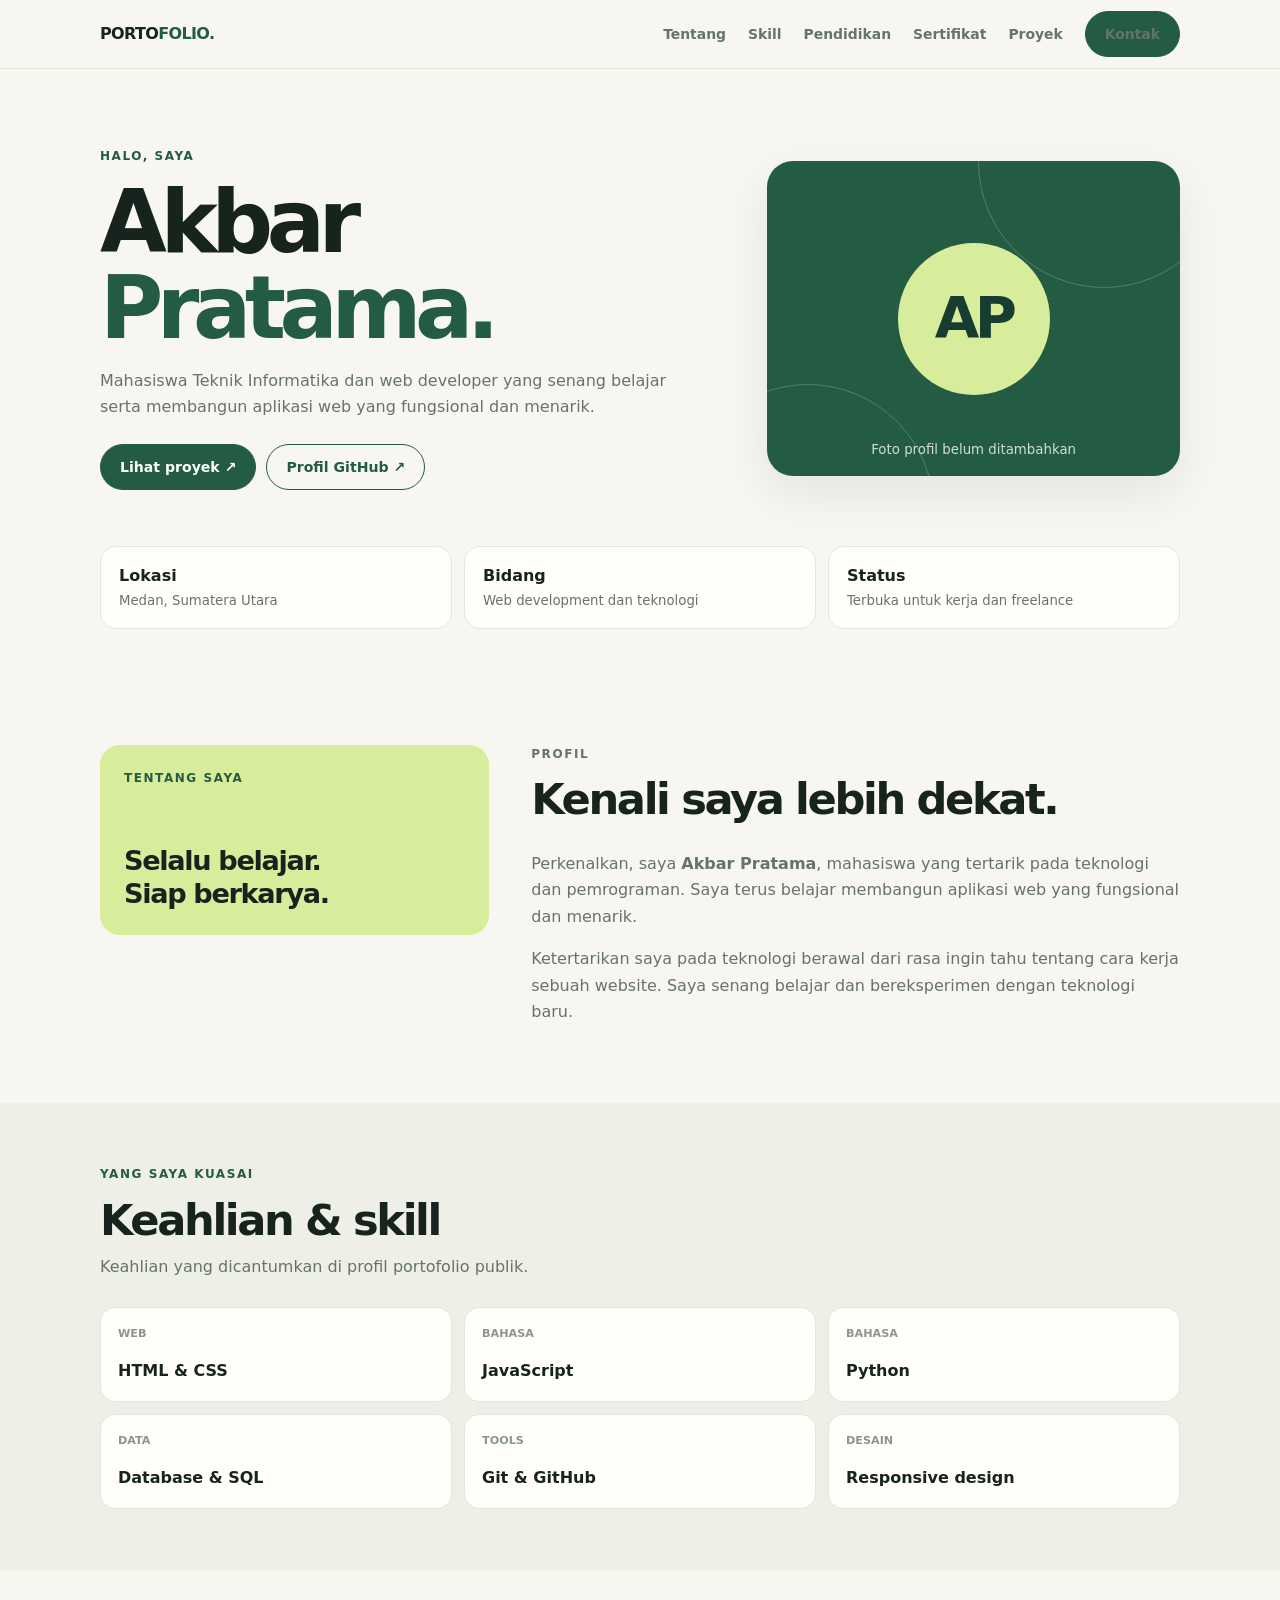
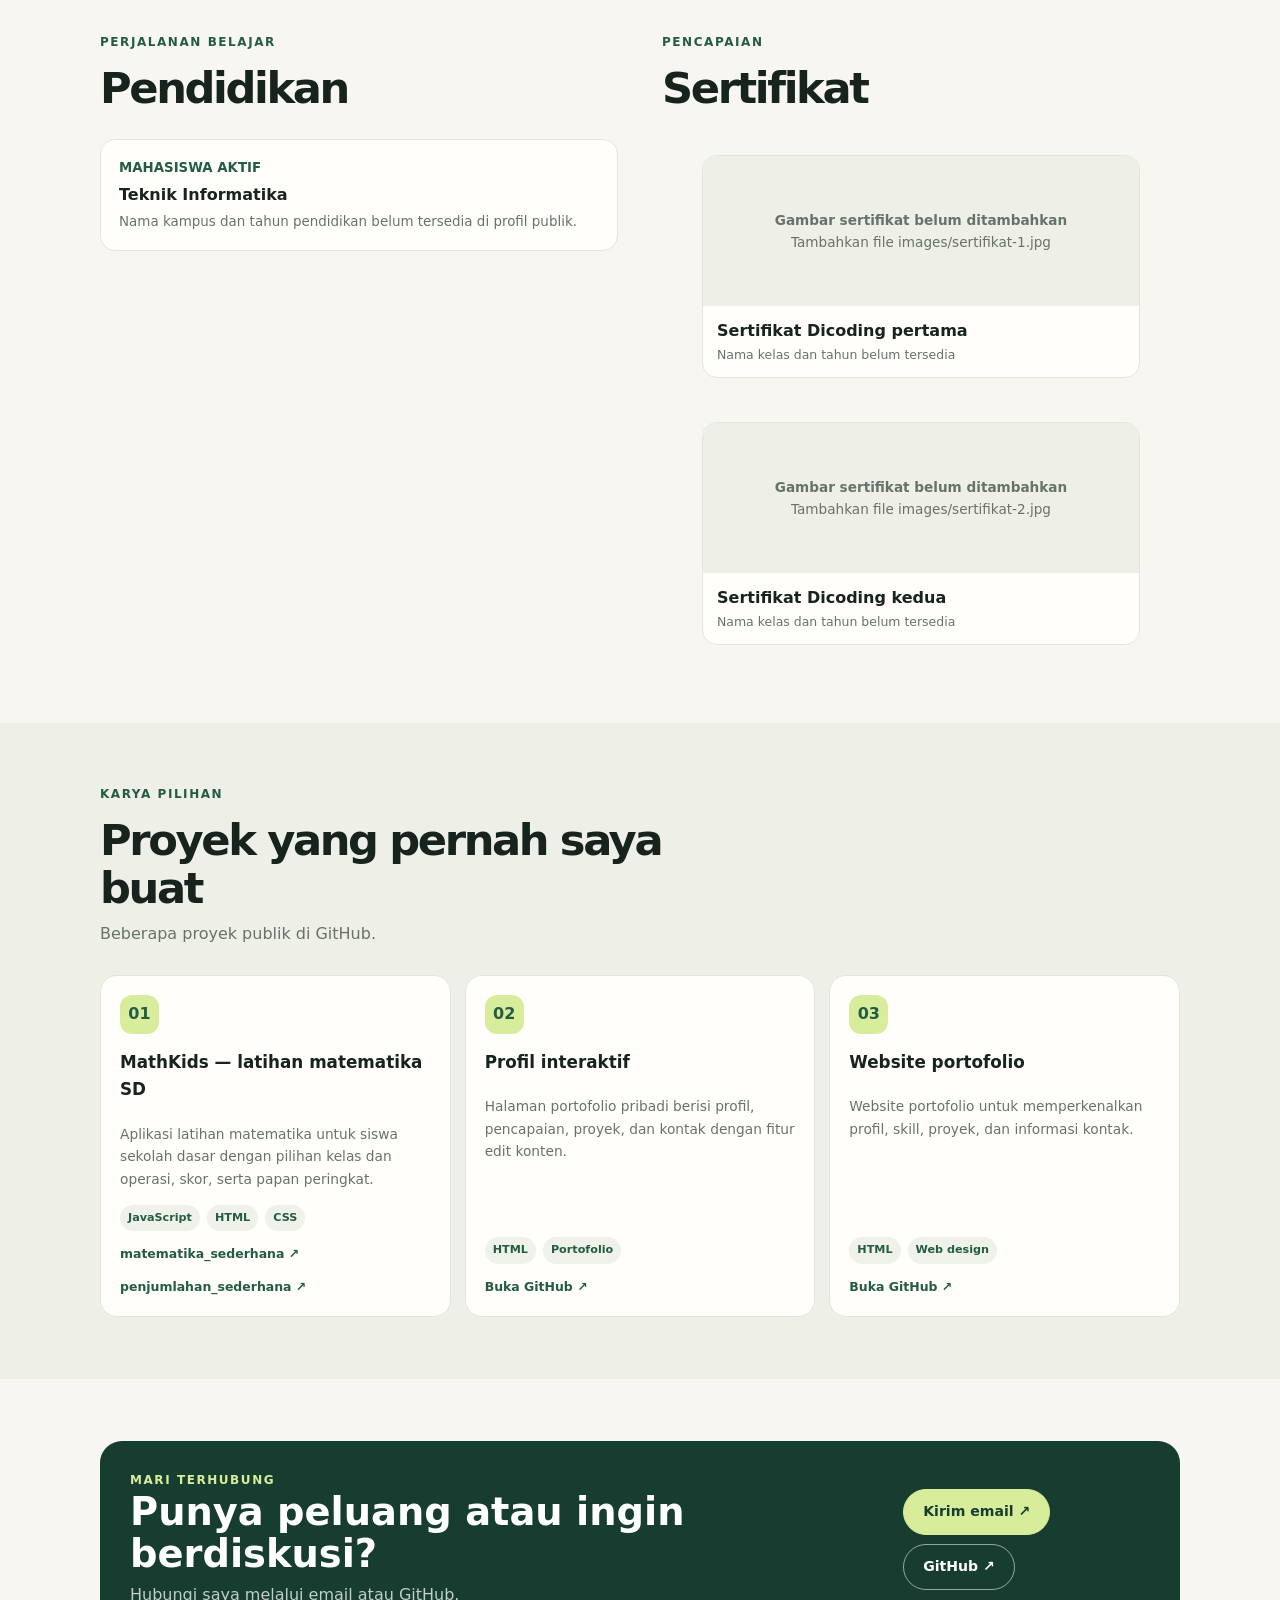
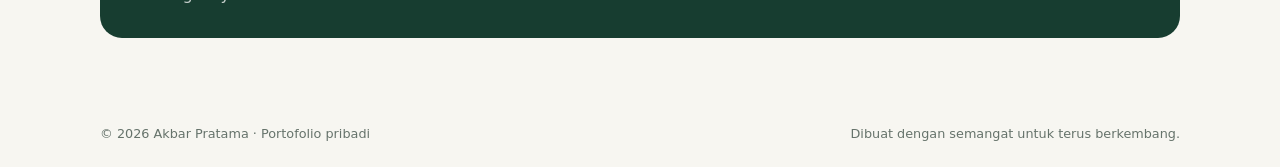
==== site/index.html @ 5514ca9d "Publish Akbar Pratama portfolio website" ====
<!doctype html>
<html lang="id">
<head>
  <meta charset="utf-8">
  <meta name="viewport" content="width=device-width, initial-scale=1">
  <meta name="description" content="Portofolio Akbar Pratama — mahasiswa Teknik Informatika dan web developer.">
  <meta name="theme-color" content="#173d30">
  <title>Akbar Pratama — Portofolio</title>
  <style>
    :root{--ink:#17231d;--muted:#66736b;--green:#245c43;--deep:#173d30;--lime:#d8ed9c;--paper:#f7f6f1;--white:#fffefa;--line:#e4e6dc}*{box-sizing:border-box}html{scroll-behavior:smooth;scroll-padding-top:82px}body{margin:0;background:var(--paper);color:var(--ink);font:16px/1.65 Inter,system-ui,-apple-system,"Segoe UI",sans-serif}a{color:inherit;text-decoration:none}.wrap{width:min(1080px,calc(100% - 40px));margin:auto}.header{position:sticky;top:0;z-index:5;background:#f7f6f1ed;border-bottom:1px solid var(--line);backdrop-filter:blur(12px)}nav{min-height:68px;display:flex;align-items:center;justify-content:space-between;gap:20px}.brand{font-weight:850;letter-spacing:-.04em}.brand span{color:var(--green)}.links{display:flex;gap:22px;align-items:center}.links a{color:var(--muted);font-size:.87rem;font-weight:650}.links a:hover{color:var(--green)}.pill{display:inline-flex;align-items:center;justify-content:center;min-height:46px;padding:0 19px;border:1px solid var(--green);border-radius:99px;background:var(--green);color:white;font-size:.88rem;font-weight:750}.pill.light{background:transparent;color:var(--green)}.pill:hover{background:var(--deep);color:white}.hero{padding:78px 0 56px;display:grid;grid-template-columns:1.2fr .8fr;gap:48px;align-items:center}.label{margin:0 0 12px;color:var(--green);font-size:.75rem;font-weight:850;letter-spacing:.13em;text-transform:uppercase}.hero h1{margin:0 0 16px;font-size:clamp(3rem,7vw,5.4rem);line-height:1;letter-spacing:-.075em}.hero h1 span{color:var(--green)}.hero p:not(.label){max-width:590px;color:var(--muted)}.actions{display:flex;flex-wrap:wrap;gap:10px;margin-top:24px}.avatar{min-height:315px;display:grid;place-items:center;position:relative;overflow:hidden;border-radius:26px;background:var(--green);box-shadow:0 18px 48px #17231d14}.avatar:before,.avatar:after{position:absolute;width:250px;height:250px;border:1px solid #ffffff36;border-radius:50%;content:""}.avatar:before{top:-125px;right:-50px}.avatar:after{bottom:-160px;left:-85px}.initials{width:152px;height:152px;display:grid;place-items:center;border-radius:50%;background:var(--lime);color:var(--deep);font-size:3.6rem;font-weight:900;letter-spacing:-.08em}.avatar small{position:absolute;bottom:15px;color:#ffffffc9}.facts{display:grid;grid-template-columns:repeat(3,1fr);gap:12px;padding-bottom:54px}.fact,.card{border:1px solid var(--line);border-radius:16px;background:var(--white)}.fact{padding:16px 18px}.fact strong,.fact span{display:block}.fact span{color:var(--muted);font-size:.83rem}.section{padding:62px 0}.tint{background:#eeefe7}.heading{max-width:610px;margin-bottom:27px}.heading h2{margin:0 0 9px;font-size:clamp(2rem,4vw,2.7rem);line-height:1.1;letter-spacing:-.055em}.heading p:last-child{margin:0;color:var(--muted)}.about{display:grid;grid-template-columns:.75fr 1.25fr;gap:42px;align-items:start}.stamp{min-height:190px;display:flex;flex-direction:column;justify-content:space-between;padding:24px;border-radius:20px;background:var(--lime)}.stamp strong{max-width:260px;font-size:1.7rem;line-height:1.2;letter-spacing:-.05em}.copy p{color:var(--muted)}.skills{display:grid;grid-template-columns:repeat(3,1fr);gap:12px}.skill{min-height:95px;display:flex;flex-direction:column;justify-content:space-between;padding:17px;border:1px solid var(--line);border-radius:15px;background:var(--white)}.skill span{color:#8b968d;font-size:.7rem;font-weight:800}.columns{display:grid;grid-template-columns:1fr 1fr;gap:44px}.timeline{display:grid;gap:11px}.entry{padding:17px 18px;border:1px solid var(--line);border-radius:15px;background:var(--white)}.entry small{display:block;margin-bottom:3px;color:var(--green);font-weight:800}.entry p{margin:2px 0 0;color:var(--muted);font-size:.84rem}.certs{display:grid;gap:12px}.cert{overflow:hidden;border:1px solid var(--line);border-radius:15px;background:var(--white)}.cert-frame{position:relative;min-height:150px;display:grid;place-items:center;padding:14px;background:#eeefe7}.cert-frame img{width:100%;max-height:190px;object-fit:contain;opacity:0;transition:opacity .2s}.cert-frame img.loaded{opacity:1}.placeholder{position:absolute;inset:0;display:grid;align-content:center;padding:12px;text-align:center;color:var(--muted);font-size:.85rem}.placeholder[hidden]{display:none}.cert figcaption{padding:12px 14px}.cert figcaption strong,.cert figcaption span{display:block}.cert figcaption span{color:var(--muted);font-size:.78rem}.projects{display:grid;grid-template-columns:repeat(3,1fr);gap:14px}.project{display:flex;min-height:255px;flex-direction:column;padding:19px;border:1px solid var(--line);border-radius:17px;background:var(--white)}.project h3{margin:15px 0 5px;font-size:1.05rem}.project p{color:var(--muted);font-size:.86rem}.icon{width:39px;height:39px;display:grid;place-items:center;border-radius:12px;background:var(--lime);color:var(--green);font-weight:850}.tags,.project-links{display:flex;flex-wrap:wrap;gap:7px}.tags{margin-top:auto}.tag{padding:4px 8px;border-radius:99px;background:#eff2e9;color:var(--green);font-size:.7rem;font-weight:700}.project-links{margin-top:13px;gap:12px}.project-links a{color:var(--green);font-size:.78rem;font-weight:750}.project-links a:hover{text-decoration:underline}.contact{display:flex;align-items:center;justify-content:space-between;gap:22px;padding:30px;border-radius:22px;background:var(--deep);color:white}.contact h2{margin:0 0 6px;font-size:clamp(1.7rem,4vw,2.4rem);line-height:1.1}.contact p{margin:0;color:#ffffffbd}.contact .label{color:var(--lime)}.contact .pill:first-child{border-color:var(--lime);background:var(--lime);color:var(--deep)}.contact .pill.light{border-color:#ffffff8c;color:white}.contact-links{display:flex;flex-wrap:wrap;gap:9px}footer{padding:23px 0;color:var(--muted);font-size:.8rem}footer .wrap{display:flex;justify-content:space-between;gap:12px}@media(max-width:760px){.hero{grid-template-columns:1fr .75fr;gap:23px}.avatar{min-height:270px}.skills{grid-template-columns:repeat(2,1fr)}.projects{grid-template-columns:repeat(2,1fr)}.project:last-child{grid-column:span 2}.links{gap:12px}.columns{gap:22px}}@media(max-width:580px){.wrap{width:calc(100% - 32px)}nav{min-height:62px}.links a:not(.nav-contact){display:none}.hero{grid-template-columns:1fr;padding:48px 0 34px}.hero h1{font-size:3.5rem}.avatar{min-height:230px}.facts{grid-template-columns:1fr;gap:8px;padding-bottom:32px}.fact{padding:12px 15px}.section{padding:46px 0}.about,.columns{grid-template-columns:1fr;gap:20px}.stamp{min-height:145px}.skills{grid-template-columns:1fr 1fr}.projects{grid-template-columns:1fr}.project:last-child{grid-column:auto}.contact{align-items:flex-start;flex-direction:column;padding:24px 20px}footer .wrap{flex-direction:column}}@media(prefers-reduced-motion:reduce){html{scroll-behavior:auto}*,*::before,*::after{transition:none!important}}
  </style>
</head>
<body>
  <header class="header"><nav class="wrap" aria-label="Navigasi utama"><a class="brand" href="#beranda">PORTO<span>FOLIO.</span></a><div class="links"><a href="#tentang">Tentang</a><a href="#keahlian">Skill</a><a href="#pendidikan">Pendidikan</a><a href="#sertifikat">Sertifikat</a><a href="#proyek">Proyek</a><a class="pill nav-contact" href="#kontak">Kontak</a></div></nav></header>
  <main>
    <section class="hero wrap" id="beranda"><div><p class="label">Halo, saya</p><h1>Akbar <span>Pratama.</span></h1><p>Mahasiswa Teknik Informatika dan web developer yang senang belajar serta membangun aplikasi web yang fungsional dan menarik.</p><div class="actions"><a class="pill" href="#proyek">Lihat proyek ↗</a><a class="pill light" href="https://github.com/ap0700698-star" target="_blank" rel="noopener noreferrer">Profil GitHub ↗</a></div></div><div class="avatar" aria-label="Foto profil Akbar Pratama"><div class="initials">AP</div><small>Foto profil belum ditambahkan</small></div></section>
    <div class="facts wrap"><div class="fact"><strong>Lokasi</strong><span>Medan, Sumatera Utara</span></div><div class="fact"><strong>Bidang</strong><span>Web development dan teknologi</span></div><div class="fact"><strong>Status</strong><span>Terbuka untuk kerja dan freelance</span></div></div>
    <section class="section wrap" id="tentang"><div class="about"><div class="stamp"><span class="label">Tentang saya</span><strong>Selalu belajar. Siap berkarya.</strong></div><div class="copy"><p class="label">Profil</p><div class="heading"><h2>Kenali saya lebih dekat.</h2></div><p>Perkenalkan, saya <strong>Akbar Pratama</strong>, mahasiswa yang tertarik pada teknologi dan pemrograman. Saya terus belajar membangun aplikasi web yang fungsional dan menarik.</p><p>Ketertarikan saya pada teknologi berawal dari rasa ingin tahu tentang cara kerja sebuah website. Saya senang belajar dan bereksperimen dengan teknologi baru.</p></div></div></section>
    <section class="section tint" id="keahlian"><div class="wrap"><div class="heading"><p class="label">Yang saya kuasai</p><h2>Keahlian &amp; skill</h2><p>Keahlian yang dicantumkan di profil portofolio publik.</p></div><div class="skills"><div class="skill"><span>WEB</span><strong>HTML &amp; CSS</strong></div><div class="skill"><span>BAHASA</span><strong>JavaScript</strong></div><div class="skill"><span>BAHASA</span><strong>Python</strong></div><div class="skill"><span>DATA</span><strong>Database &amp; SQL</strong></div><div class="skill"><span>TOOLS</span><strong>Git &amp; GitHub</strong></div><div class="skill"><span>DESAIN</span><strong>Responsive design</strong></div></div></div></section>
    <section class="section wrap" id="pendidikan"><div class="columns"><div><div class="heading"><p class="label">Perjalanan belajar</p><h2>Pendidikan</h2></div><div class="timeline"><article class="entry"><small>MAHASISWA AKTIF</small><strong>Teknik Informatika</strong><p>Nama kampus dan tahun pendidikan belum tersedia di profil publik.</p></article></div></div><div><div class="heading"><p class="label">Pencapaian</p><h2 id="sertifikat">Sertifikat</h2></div><div class="certs"><figure class="cert"><div class="cert-frame"><img src="images/sertifikat-1.jpg" alt="Sertifikat Dicoding pertama" loading="lazy"><div class="placeholder"><strong>Gambar sertifikat belum ditambahkan</strong><span>Tambahkan file images/sertifikat-1.jpg</span></div></div><figcaption><strong>Sertifikat Dicoding pertama</strong><span>Nama kelas dan tahun belum tersedia</span></figcaption></figure><figure class="cert"><div class="cert-frame"><img src="images/sertifikat-2.jpg" alt="Sertifikat Dicoding kedua" loading="lazy"><div class="placeholder"><strong>Gambar sertifikat belum ditambahkan</strong><span>Tambahkan file images/sertifikat-2.jpg</span></div></div><figcaption><strong>Sertifikat Dicoding kedua</strong><span>Nama kelas dan tahun belum tersedia</span></figcaption></figure></div></div></div></section>
    <section class="section tint" id="proyek"><div class="wrap"><div class="heading"><p class="label">Karya pilihan</p><h2>Proyek yang pernah saya buat</h2><p>Beberapa proyek publik di GitHub.</p></div><div class="projects"><article class="project"><div class="icon">01</div><h3>MathKids — latihan matematika SD</h3><p>Aplikasi latihan matematika untuk siswa sekolah dasar dengan pilihan kelas dan operasi, skor, serta papan peringkat.</p><div class="tags"><span class="tag">JavaScript</span><span class="tag">HTML</span><span class="tag">CSS</span></div><div class="project-links"><a href="https://github.com/ap0700698-star/matematika_sederhana" target="_blank" rel="noopener noreferrer">matematika_sederhana ↗</a><a href="https://github.com/ap0700698-star/penjumlahan_sederhana" target="_blank" rel="noopener noreferrer">penjumlahan_sederhana ↗</a></div></article><article class="project"><div class="icon">02</div><h3>Profil interaktif</h3><p>Halaman portofolio pribadi berisi profil, pencapaian, proyek, dan kontak dengan fitur edit konten.</p><div class="tags"><span class="tag">HTML</span><span class="tag">Portofolio</span></div><div class="project-links"><a href="https://github.com/ap0700698-star/Profil-" target="_blank" rel="noopener noreferrer">Buka GitHub ↗</a></div></article><article class="project"><div class="icon">03</div><h3>Website portofolio</h3><p>Website portofolio untuk memperkenalkan profil, skill, proyek, dan informasi kontak.</p><div class="tags"><span class="tag">HTML</span><span class="tag">Web design</span></div><div class="project-links"><a href="https://github.com/ap0700698-star/Portofolio-" target="_blank" rel="noopener noreferrer">Buka GitHub ↗</a></div></article></div></div></section>
    <section class="section wrap" id="kontak"><div class="contact"><div><p class="label">Mari terhubung</p><h2>Punya peluang atau ingin berdiskusi?</h2><p>Hubungi saya melalui email atau GitHub.</p></div><div class="contact-links"><a class="pill" href="mailto:ap0700698@gmail.com">Kirim email ↗</a><a class="pill light" href="https://github.com/ap0700698-star" target="_blank" rel="noopener noreferrer">GitHub ↗</a></div></div></section>
  </main>
  <footer><div class="wrap"><span>© <span id="year">2026</span> Akbar Pratama · Portofolio pribadi</span><span>Dibuat dengan semangat untuk terus berkembang.</span></div></footer>
  <script>document.getElementById('year').textContent=new Date().getFullYear();document.querySelectorAll('.cert-frame img').forEach(image=>{const loaded=()=>{image.classList.add('loaded');image.nextElementSibling.hidden=true};image.addEventListener('load',loaded);image.addEventListener('error',()=>image.nextElementSibling.hidden=false);if(image.complete&&image.naturalWidth)loaded()});</script>
</body>
</html>
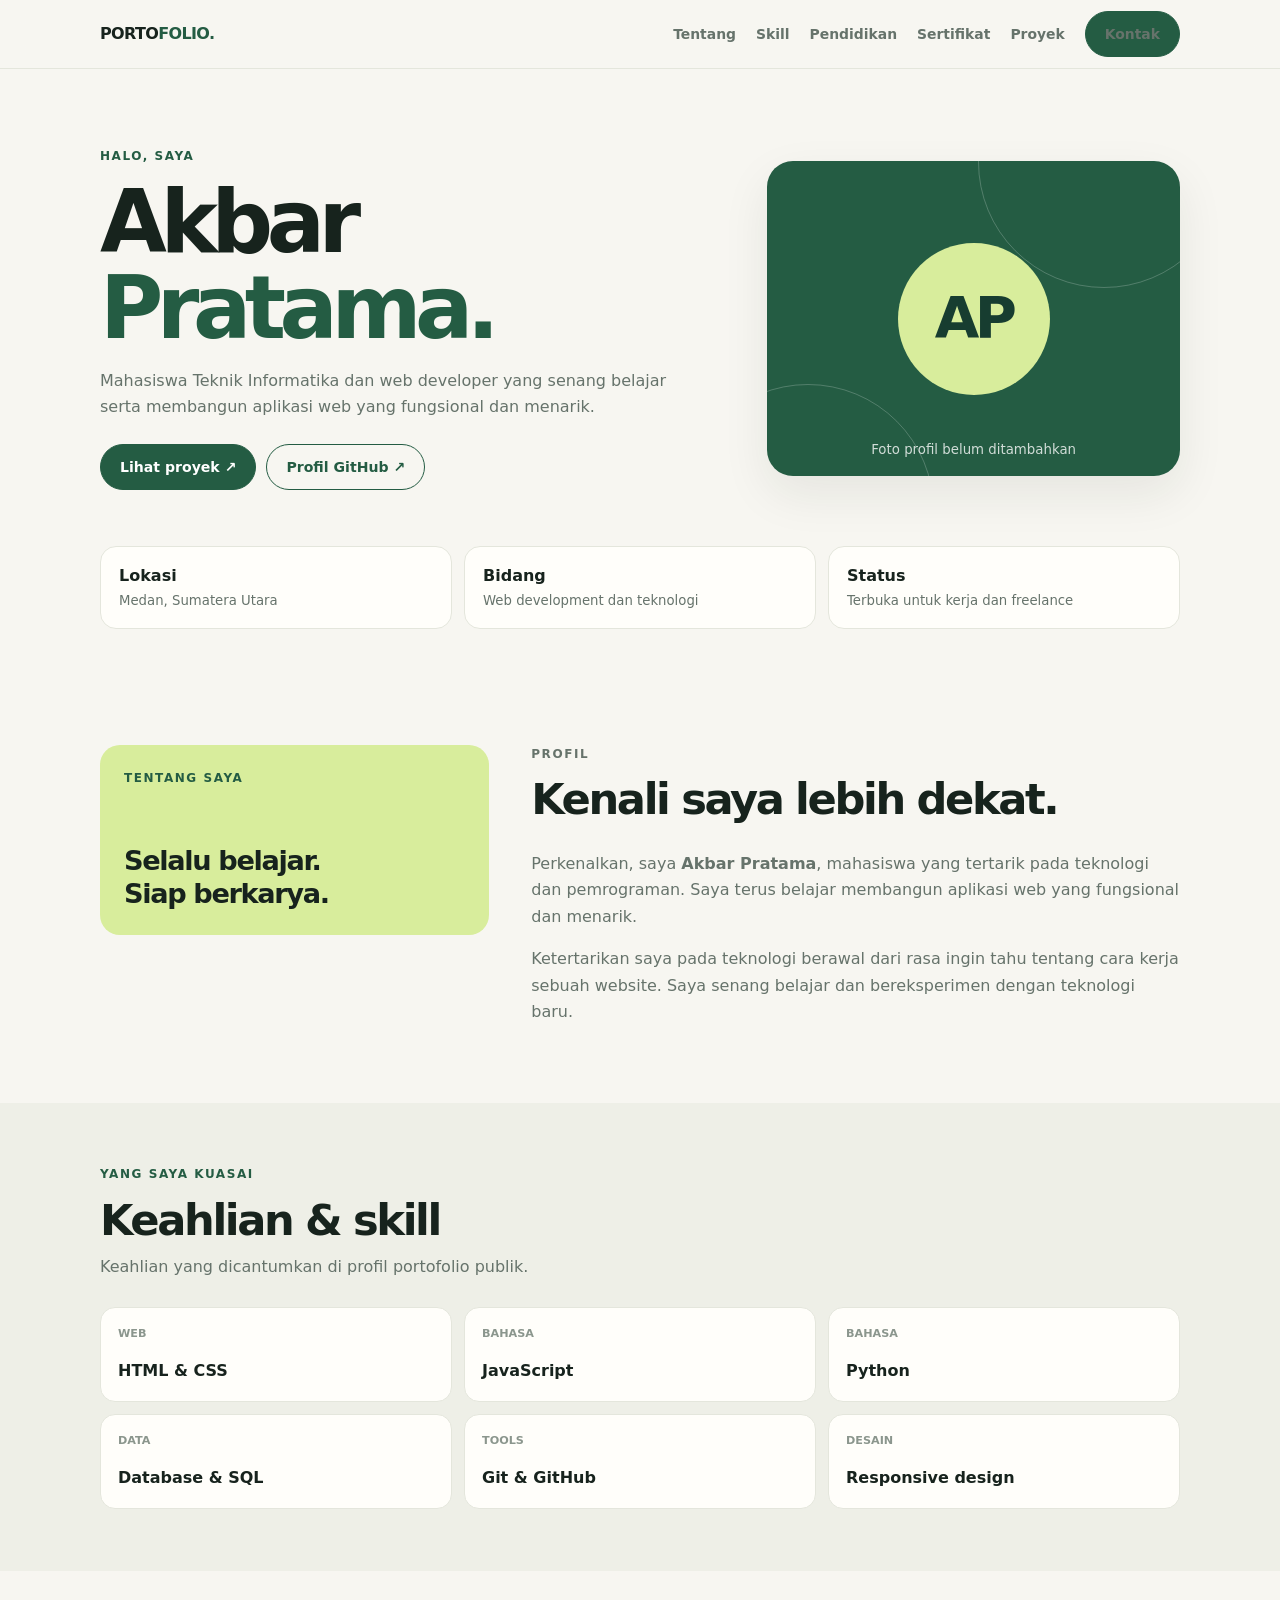
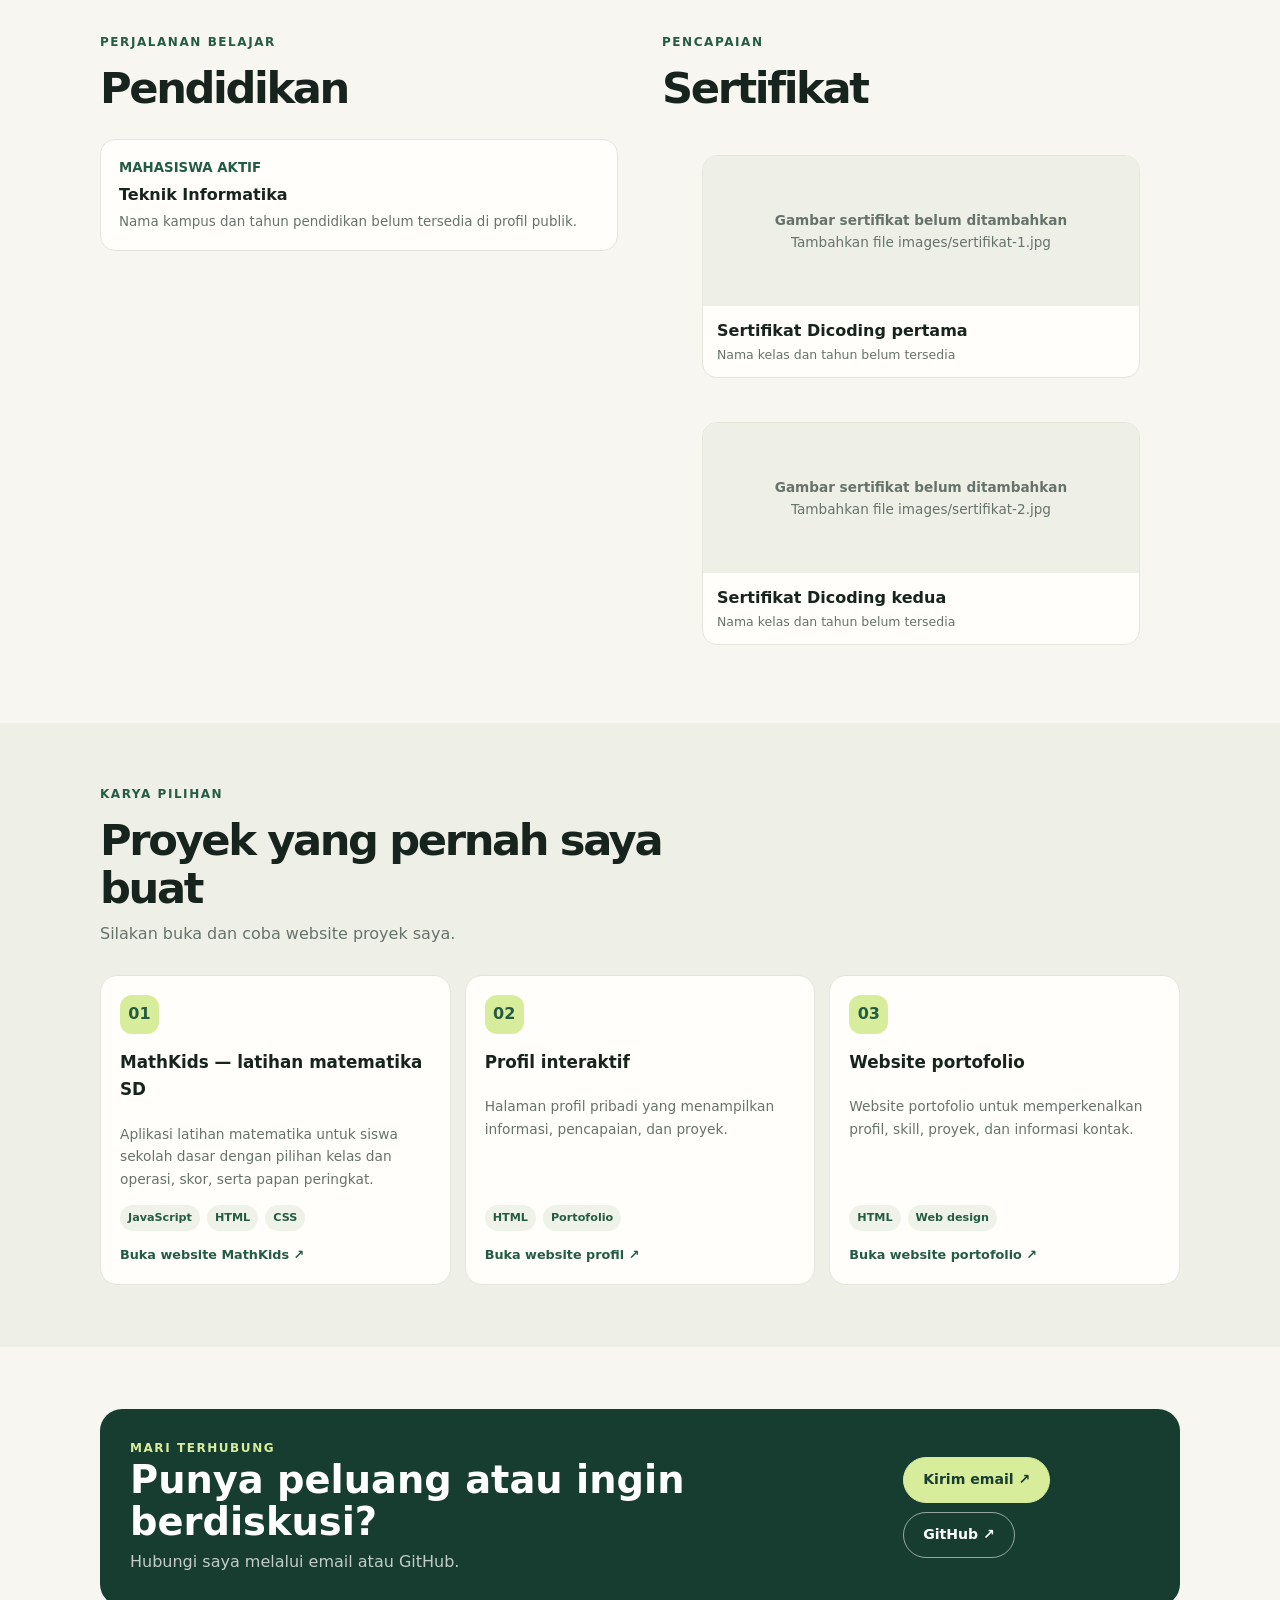
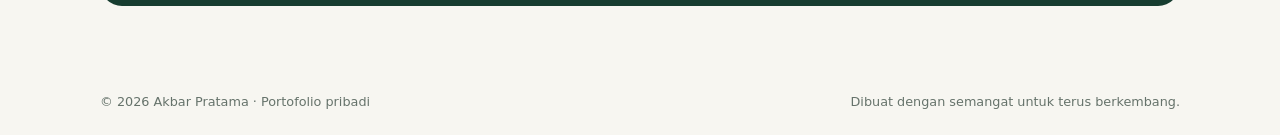
==== commit 38c13201: "Replace project repository links with live demo websites" ====
--- a/site/index.html
+++ b/site/index.html
@@ -7,7 +7,7 @@
   <meta name="theme-color" content="#173d30">
   <title>Akbar Pratama — Portofolio</title>
   <style>
-    :root{--ink:#17231d;--muted:#66736b;--green:#245c43;--deep:#173d30;--lime:#d8ed9c;--paper:#f7f6f1;--white:#fffefa;--line:#e4e6dc}*{box-sizing:border-box}html{scroll-behavior:smooth;scroll-padding-top:82px}body{margin:0;background:var(--paper);color:var(--ink);font:16px/1.65 Inter,system-ui,-apple-system,"Segoe UI",sans-serif}a{color:inherit;text-decoration:none}.wrap{width:min(1080px,calc(100% - 40px));margin:auto}.header{position:sticky;top:0;z-index:5;background:#f7f6f1ed;border-bottom:1px solid var(--line);backdrop-filter:blur(12px)}nav{min-height:68px;display:flex;align-items:center;justify-content:space-between;gap:20px}.brand{font-weight:850;letter-spacing:-.04em}.brand span{color:var(--green)}.links{display:flex;gap:22px;align-items:center}.links a{color:var(--muted);font-size:.87rem;font-weight:650}.links a:hover{color:var(--green)}.pill{display:inline-flex;align-items:center;justify-content:center;min-height:46px;padding:0 19px;border:1px solid var(--green);border-radius:99px;background:var(--green);color:white;font-size:.88rem;font-weight:750}.pill.light{background:transparent;color:var(--green)}.pill:hover{background:var(--deep);color:white}.hero{padding:78px 0 56px;display:grid;grid-template-columns:1.2fr .8fr;gap:48px;align-items:center}.label{margin:0 0 12px;color:var(--green);font-size:.75rem;font-weight:850;letter-spacing:.13em;text-transform:uppercase}.hero h1{margin:0 0 16px;font-size:clamp(3rem,7vw,5.4rem);line-height:1;letter-spacing:-.075em}.hero h1 span{color:var(--green)}.hero p:not(.label){max-width:590px;color:var(--muted)}.actions{display:flex;flex-wrap:wrap;gap:10px;margin-top:24px}.avatar{min-height:315px;display:grid;place-items:center;position:relative;overflow:hidden;border-radius:26px;background:var(--green);box-shadow:0 18px 48px #17231d14}.avatar:before,.avatar:after{position:absolute;width:250px;height:250px;border:1px solid #ffffff36;border-radius:50%;content:""}.avatar:before{top:-125px;right:-50px}.avatar:after{bottom:-160px;left:-85px}.initials{width:152px;height:152px;display:grid;place-items:center;border-radius:50%;background:var(--lime);color:var(--deep);font-size:3.6rem;font-weight:900;letter-spacing:-.08em}.avatar small{position:absolute;bottom:15px;color:#ffffffc9}.facts{display:grid;grid-template-columns:repeat(3,1fr);gap:12px;padding-bottom:54px}.fact,.card{border:1px solid var(--line);border-radius:16px;background:var(--white)}.fact{padding:16px 18px}.fact strong,.fact span{display:block}.fact span{color:var(--muted);font-size:.83rem}.section{padding:62px 0}.tint{background:#eeefe7}.heading{max-width:610px;margin-bottom:27px}.heading h2{margin:0 0 9px;font-size:clamp(2rem,4vw,2.7rem);line-height:1.1;letter-spacing:-.055em}.heading p:last-child{margin:0;color:var(--muted)}.about{display:grid;grid-template-columns:.75fr 1.25fr;gap:42px;align-items:start}.stamp{min-height:190px;display:flex;flex-direction:column;justify-content:space-between;padding:24px;border-radius:20px;background:var(--lime)}.stamp strong{max-width:260px;font-size:1.7rem;line-height:1.2;letter-spacing:-.05em}.copy p{color:var(--muted)}.skills{display:grid;grid-template-columns:repeat(3,1fr);gap:12px}.skill{min-height:95px;display:flex;flex-direction:column;justify-content:space-between;padding:17px;border:1px solid var(--line);border-radius:15px;background:var(--white)}.skill span{color:#8b968d;font-size:.7rem;font-weight:800}.columns{display:grid;grid-template-columns:1fr 1fr;gap:44px}.timeline{display:grid;gap:11px}.entry{padding:17px 18px;border:1px solid var(--line);border-radius:15px;background:var(--white)}.entry small{display:block;margin-bottom:3px;color:var(--green);font-weight:800}.entry p{margin:2px 0 0;color:var(--muted);font-size:.84rem}.certs{display:grid;gap:12px}.cert{overflow:hidden;border:1px solid var(--line);border-radius:15px;background:var(--white)}.cert-frame{position:relative;min-height:150px;display:grid;place-items:center;padding:14px;background:#eeefe7}.cert-frame img{width:100%;max-height:190px;object-fit:contain;opacity:0;transition:opacity .2s}.cert-frame img.loaded{opacity:1}.placeholder{position:absolute;inset:0;display:grid;align-content:center;padding:12px;text-align:center;color:var(--muted);font-size:.85rem}.placeholder[hidden]{display:none}.cert figcaption{padding:12px 14px}.cert figcaption strong,.cert figcaption span{display:block}.cert figcaption span{color:var(--muted);font-size:.78rem}.projects{display:grid;grid-template-columns:repeat(3,1fr);gap:14px}.project{display:flex;min-height:255px;flex-direction:column;padding:19px;border:1px solid var(--line);border-radius:17px;background:var(--white)}.project h3{margin:15px 0 5px;font-size:1.05rem}.project p{color:var(--muted);font-size:.86rem}.icon{width:39px;height:39px;display:grid;place-items:center;border-radius:12px;background:var(--lime);color:var(--green);font-weight:850}.tags,.project-links{display:flex;flex-wrap:wrap;gap:7px}.tags{margin-top:auto}.tag{padding:4px 8px;border-radius:99px;background:#eff2e9;color:var(--green);font-size:.7rem;font-weight:700}.project-links{margin-top:13px;gap:12px}.project-links a{color:var(--green);font-size:.78rem;font-weight:750}.project-links a:hover{text-decoration:underline}.contact{display:flex;align-items:center;justify-content:space-between;gap:22px;padding:30px;border-radius:22px;background:var(--deep);color:white}.contact h2{margin:0 0 6px;font-size:clamp(1.7rem,4vw,2.4rem);line-height:1.1}.contact p{margin:0;color:#ffffffbd}.contact .label{color:var(--lime)}.contact .pill:first-child{border-color:var(--lime);background:var(--lime);color:var(--deep)}.contact .pill.light{border-color:#ffffff8c;color:white}.contact-links{display:flex;flex-wrap:wrap;gap:9px}footer{padding:23px 0;color:var(--muted);font-size:.8rem}footer .wrap{display:flex;justify-content:space-between;gap:12px}@media(max-width:760px){.hero{grid-template-columns:1fr .75fr;gap:23px}.avatar{min-height:270px}.skills{grid-template-columns:repeat(2,1fr)}.projects{grid-template-columns:repeat(2,1fr)}.project:last-child{grid-column:span 2}.links{gap:12px}.columns{gap:22px}}@media(max-width:580px){.wrap{width:calc(100% - 32px)}nav{min-height:62px}.links a:not(.nav-contact){display:none}.hero{grid-template-columns:1fr;padding:48px 0 34px}.hero h1{font-size:3.5rem}.avatar{min-height:230px}.facts{grid-template-columns:1fr;gap:8px;padding-bottom:32px}.fact{padding:12px 15px}.section{padding:46px 0}.about,.columns{grid-template-columns:1fr;gap:20px}.stamp{min-height:145px}.skills{grid-template-columns:1fr 1fr}.projects{grid-template-columns:1fr}.project:last-child{grid-column:auto}.contact{align-items:flex-start;flex-direction:column;padding:24px 20px}footer .wrap{flex-direction:column}}@media(prefers-reduced-motion:reduce){html{scroll-behavior:auto}*,*::before,*::after{transition:none!important}}
+    :root{--ink:#17231d;--muted:#66736b;--green:#245c43;--deep:#173d30;--lime:#d8ed9c;--paper:#f7f6f1;--white:#fffefa;--line:#e4e6dc}*{box-sizing:border-box}html{scroll-behavior:smooth;scroll-padding-top:82px}body{margin:0;background:var(--paper);color:var(--ink);font:16px/1.65 Inter,system-ui,-apple-system,"Segoe UI",sans-serif}a{color:inherit;text-decoration:none}.wrap{width:min(1080px,calc(100% - 40px));margin:auto}.header{position:sticky;top:0;z-index:5;background:#f7f6f1ed;border-bottom:1px solid var(--line);backdrop-filter:blur(12px)}nav{min-height:68px;display:flex;align-items:center;justify-content:space-between;gap:20px}.brand{font-weight:850;letter-spacing:-.04em}.brand span{color:var(--green)}.links{display:flex;gap:20px;align-items:center}.links a{color:var(--muted);font-size:.87rem;font-weight:650}.links a:hover{color:var(--green)}.pill{display:inline-flex;align-items:center;justify-content:center;min-height:46px;padding:0 19px;border:1px solid var(--green);border-radius:99px;background:var(--green);color:white;font-size:.88rem;font-weight:750}.pill.light{background:transparent;color:var(--green)}.pill:hover{background:var(--deep);color:white}.hero{padding:78px 0 56px;display:grid;grid-template-columns:1.2fr .8fr;gap:48px;align-items:center}.label{margin:0 0 12px;color:var(--green);font-size:.75rem;font-weight:850;letter-spacing:.13em;text-transform:uppercase}.hero h1{margin:0 0 16px;font-size:clamp(3rem,7vw,5.4rem);line-height:1;letter-spacing:-.075em}.hero h1 span{color:var(--green)}.hero p:not(.label){max-width:590px;color:var(--muted)}.actions{display:flex;flex-wrap:wrap;gap:10px;margin-top:24px}.avatar{min-height:315px;display:grid;place-items:center;position:relative;overflow:hidden;border-radius:26px;background:var(--green);box-shadow:0 18px 48px #17231d14}.avatar:before,.avatar:after{position:absolute;width:250px;height:250px;border:1px solid #ffffff36;border-radius:50%;content:""}.avatar:before{top:-125px;right:-50px}.avatar:after{bottom:-160px;left:-85px}.initials{width:152px;height:152px;display:grid;place-items:center;border-radius:50%;background:var(--lime);color:var(--deep);font-size:3.6rem;font-weight:900;letter-spacing:-.08em}.avatar small{position:absolute;bottom:15px;color:#ffffffc9}.facts{display:grid;grid-template-columns:repeat(3,1fr);gap:12px;padding-bottom:54px}.fact,.card{border:1px solid var(--line);border-radius:16px;background:var(--white)}.fact{padding:16px 18px}.fact strong,.fact span{display:block}.fact span{color:var(--muted);font-size:.83rem}.section{padding:62px 0}.tint{background:#eeefe7}.heading{max-width:610px;margin-bottom:27px}.heading h2{margin:0 0 9px;font-size:clamp(2rem,4vw,2.7rem);line-height:1.1;letter-spacing:-.055em}.heading p:last-child{margin:0;color:var(--muted)}.about{display:grid;grid-template-columns:.75fr 1.25fr;gap:42px;align-items:start}.stamp{min-height:190px;display:flex;flex-direction:column;justify-content:space-between;padding:24px;border-radius:20px;background:var(--lime)}.stamp strong{max-width:260px;font-size:1.7rem;line-height:1.2;letter-spacing:-.05em}.copy p{color:var(--muted)}.skills{display:grid;grid-template-columns:repeat(3,1fr);gap:12px}.skill{min-height:95px;display:flex;flex-direction:column;justify-content:space-between;padding:17px;border:1px solid var(--line);border-radius:15px;background:var(--white)}.skill span{color:#8b968d;font-size:.7rem;font-weight:800}.columns{display:grid;grid-template-columns:1fr 1fr;gap:44px}.timeline{display:grid;gap:11px}.entry{padding:17px 18px;border:1px solid var(--line);border-radius:15px;background:var(--white)}.entry small{display:block;margin-bottom:3px;color:var(--green);font-weight:800}.entry p{margin:2px 0 0;color:var(--muted);font-size:.84rem}.certs{display:grid;gap:12px}.cert{overflow:hidden;border:1px solid var(--line);border-radius:15px;background:var(--white)}.cert-frame{position:relative;min-height:150px;display:grid;place-items:center;padding:14px;background:#eeefe7}.cert-frame img{width:100%;max-height:190px;object-fit:contain;opacity:0;transition:opacity .2s}.cert-frame img.loaded{opacity:1}.placeholder{position:absolute;inset:0;display:grid;align-content:center;padding:12px;text-align:center;color:var(--muted);font-size:.85rem}.placeholder[hidden]{display:none}.cert figcaption{padding:12px 14px}.cert figcaption strong,.cert figcaption span{display:block}.cert figcaption span{color:var(--muted);font-size:.78rem}.projects{display:grid;grid-template-columns:repeat(3,1fr);gap:14px}.project{display:flex;min-height:255px;flex-direction:column;padding:19px;border:1px solid var(--line);border-radius:17px;background:var(--white)}.project h3{margin:15px 0 5px;font-size:1.05rem}.project p{color:var(--muted);font-size:.86rem}.icon{width:39px;height:39px;display:grid;place-items:center;border-radius:12px;background:var(--lime);color:var(--green);font-weight:850}.tags,.project-links{display:flex;flex-wrap:wrap;gap:7px}.tags{margin-top:auto}.tag{padding:4px 8px;border-radius:99px;background:#eff2e9;color:var(--green);font-size:.7rem;font-weight:700}.project-links{margin-top:13px;gap:12px}.project-links a{color:var(--green);font-size:.8rem;font-weight:750}.project-links a:hover{text-decoration:underline;text-underline-offset:3px}.contact{display:flex;align-items:center;justify-content:space-between;gap:22px;padding:30px;border-radius:22px;background:var(--deep);color:white}.contact h2{margin:0 0 6px;font-size:clamp(1.7rem,4vw,2.4rem);line-height:1.1}.contact p{margin:0;color:#ffffffbd}.contact .label{color:var(--lime)}.contact .pill:first-child{border-color:var(--lime);background:var(--lime);color:var(--deep)}.contact .pill.light{border-color:#ffffff8c;color:white}.contact-links{display:flex;flex-wrap:wrap;gap:9px}footer{padding:23px 0;color:var(--muted);font-size:.8rem}footer .wrap{display:flex;justify-content:space-between;gap:12px}@media(max-width:760px){.hero{grid-template-columns:1fr .75fr;gap:23px}.avatar{min-height:270px}.skills{grid-template-columns:repeat(2,1fr)}.projects{grid-template-columns:repeat(2,1fr)}.project:last-child{grid-column:span 2}.links{gap:12px}.columns{gap:22px}}@media(max-width:580px){.wrap{width:calc(100% - 32px)}nav{min-height:62px}.links a:not(.nav-contact){display:none}.hero{grid-template-columns:1fr;padding:48px 0 34px}.hero h1{font-size:3.5rem}.avatar{min-height:230px}.facts{grid-template-columns:1fr;gap:8px;padding-bottom:32px}.fact{padding:12px 15px}.section{padding:46px 0}.about,.columns{grid-template-columns:1fr;gap:20px}.stamp{min-height:145px}.skills{grid-template-columns:1fr 1fr}.projects{grid-template-columns:1fr}.project:last-child{grid-column:auto}.contact{align-items:flex-start;flex-direction:column;padding:24px 20px}footer .wrap{flex-direction:column}}@media(prefers-reduced-motion:reduce){html{scroll-behavior:auto}*,*::before,*::after{transition:none!important}}
   </style>
 </head>
 <body>
@@ -18,7 +18,7 @@
     <section class="section wrap" id="tentang"><div class="about"><div class="stamp"><span class="label">Tentang saya</span><strong>Selalu belajar. Siap berkarya.</strong></div><div class="copy"><p class="label">Profil</p><div class="heading"><h2>Kenali saya lebih dekat.</h2></div><p>Perkenalkan, saya <strong>Akbar Pratama</strong>, mahasiswa yang tertarik pada teknologi dan pemrograman. Saya terus belajar membangun aplikasi web yang fungsional dan menarik.</p><p>Ketertarikan saya pada teknologi berawal dari rasa ingin tahu tentang cara kerja sebuah website. Saya senang belajar dan bereksperimen dengan teknologi baru.</p></div></div></section>
     <section class="section tint" id="keahlian"><div class="wrap"><div class="heading"><p class="label">Yang saya kuasai</p><h2>Keahlian &amp; skill</h2><p>Keahlian yang dicantumkan di profil portofolio publik.</p></div><div class="skills"><div class="skill"><span>WEB</span><strong>HTML &amp; CSS</strong></div><div class="skill"><span>BAHASA</span><strong>JavaScript</strong></div><div class="skill"><span>BAHASA</span><strong>Python</strong></div><div class="skill"><span>DATA</span><strong>Database &amp; SQL</strong></div><div class="skill"><span>TOOLS</span><strong>Git &amp; GitHub</strong></div><div class="skill"><span>DESAIN</span><strong>Responsive design</strong></div></div></div></section>
     <section class="section wrap" id="pendidikan"><div class="columns"><div><div class="heading"><p class="label">Perjalanan belajar</p><h2>Pendidikan</h2></div><div class="timeline"><article class="entry"><small>MAHASISWA AKTIF</small><strong>Teknik Informatika</strong><p>Nama kampus dan tahun pendidikan belum tersedia di profil publik.</p></article></div></div><div><div class="heading"><p class="label">Pencapaian</p><h2 id="sertifikat">Sertifikat</h2></div><div class="certs"><figure class="cert"><div class="cert-frame"><img src="images/sertifikat-1.jpg" alt="Sertifikat Dicoding pertama" loading="lazy"><div class="placeholder"><strong>Gambar sertifikat belum ditambahkan</strong><span>Tambahkan file images/sertifikat-1.jpg</span></div></div><figcaption><strong>Sertifikat Dicoding pertama</strong><span>Nama kelas dan tahun belum tersedia</span></figcaption></figure><figure class="cert"><div class="cert-frame"><img src="images/sertifikat-2.jpg" alt="Sertifikat Dicoding kedua" loading="lazy"><div class="placeholder"><strong>Gambar sertifikat belum ditambahkan</strong><span>Tambahkan file images/sertifikat-2.jpg</span></div></div><figcaption><strong>Sertifikat Dicoding kedua</strong><span>Nama kelas dan tahun belum tersedia</span></figcaption></figure></div></div></div></section>
-    <section class="section tint" id="proyek"><div class="wrap"><div class="heading"><p class="label">Karya pilihan</p><h2>Proyek yang pernah saya buat</h2><p>Beberapa proyek publik di GitHub.</p></div><div class="projects"><article class="project"><div class="icon">01</div><h3>MathKids — latihan matematika SD</h3><p>Aplikasi latihan matematika untuk siswa sekolah dasar dengan pilihan kelas dan operasi, skor, serta papan peringkat.</p><div class="tags"><span class="tag">JavaScript</span><span class="tag">HTML</span><span class="tag">CSS</span></div><div class="project-links"><a href="https://github.com/ap0700698-star/matematika_sederhana" target="_blank" rel="noopener noreferrer">matematika_sederhana ↗</a><a href="https://github.com/ap0700698-star/penjumlahan_sederhana" target="_blank" rel="noopener noreferrer">penjumlahan_sederhana ↗</a></div></article><article class="project"><div class="icon">02</div><h3>Profil interaktif</h3><p>Halaman portofolio pribadi berisi profil, pencapaian, proyek, dan kontak dengan fitur edit konten.</p><div class="tags"><span class="tag">HTML</span><span class="tag">Portofolio</span></div><div class="project-links"><a href="https://github.com/ap0700698-star/Profil-" target="_blank" rel="noopener noreferrer">Buka GitHub ↗</a></div></article><article class="project"><div class="icon">03</div><h3>Website portofolio</h3><p>Website portofolio untuk memperkenalkan profil, skill, proyek, dan informasi kontak.</p><div class="tags"><span class="tag">HTML</span><span class="tag">Web design</span></div><div class="project-links"><a href="https://github.com/ap0700698-star/Portofolio-" target="_blank" rel="noopener noreferrer">Buka GitHub ↗</a></div></article></div></div></section>
+    <section class="section tint" id="proyek"><div class="wrap"><div class="heading"><p class="label">Karya pilihan</p><h2>Proyek yang pernah saya buat</h2><p>Silakan buka dan coba website proyek saya.</p></div><div class="projects"><article class="project"><div class="icon">01</div><h3>MathKids — latihan matematika SD</h3><p>Aplikasi latihan matematika untuk siswa sekolah dasar dengan pilihan kelas dan operasi, skor, serta papan peringkat.</p><div class="tags"><span class="tag">JavaScript</span><span class="tag">HTML</span><span class="tag">CSS</span></div><div class="project-links"><a href="https://ap0700698-star.github.io/matematika_sederhana/" target="_blank" rel="noopener noreferrer">Buka website MathKids ↗</a></div></article><article class="project"><div class="icon">02</div><h3>Profil interaktif</h3><p>Halaman profil pribadi yang menampilkan informasi, pencapaian, dan proyek.</p><div class="tags"><span class="tag">HTML</span><span class="tag">Portofolio</span></div><div class="project-links"><a href="https://ap0700698-star.github.io/Profil-/" target="_blank" rel="noopener noreferrer">Buka website profil ↗</a></div></article><article class="project"><div class="icon">03</div><h3>Website portofolio</h3><p>Website portofolio untuk memperkenalkan profil, skill, proyek, dan informasi kontak.</p><div class="tags"><span class="tag">HTML</span><span class="tag">Web design</span></div><div class="project-links"><a href="https://ap0700698-star.github.io/Portofolio-/" target="_blank" rel="noopener noreferrer">Buka website portofolio ↗</a></div></article></div></div></section>
     <section class="section wrap" id="kontak"><div class="contact"><div><p class="label">Mari terhubung</p><h2>Punya peluang atau ingin berdiskusi?</h2><p>Hubungi saya melalui email atau GitHub.</p></div><div class="contact-links"><a class="pill" href="mailto:ap0700698@gmail.com">Kirim email ↗</a><a class="pill light" href="https://github.com/ap0700698-star" target="_blank" rel="noopener noreferrer">GitHub ↗</a></div></div></section>
   </main>
   <footer><div class="wrap"><span>© <span id="year">2026</span> Akbar Pratama · Portofolio pribadi</span><span>Dibuat dengan semangat untuk terus berkembang.</span></div></footer>
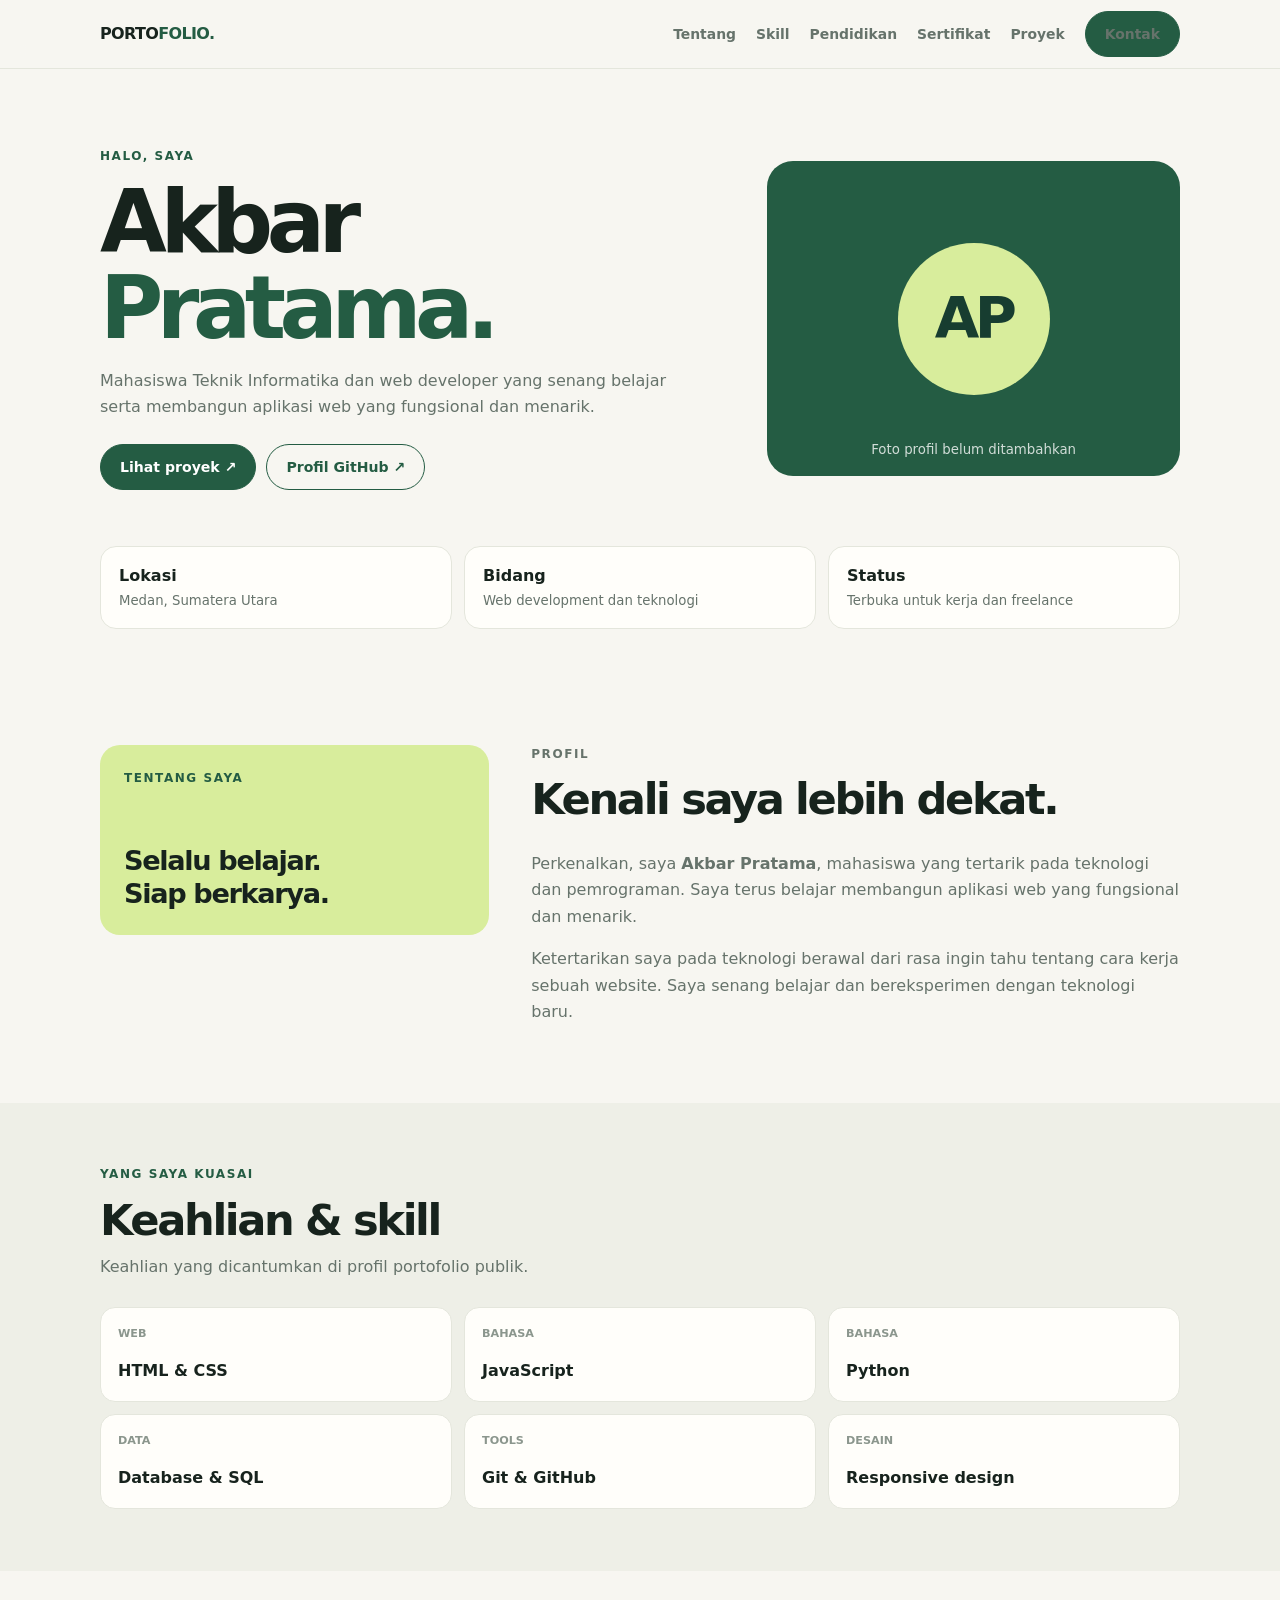
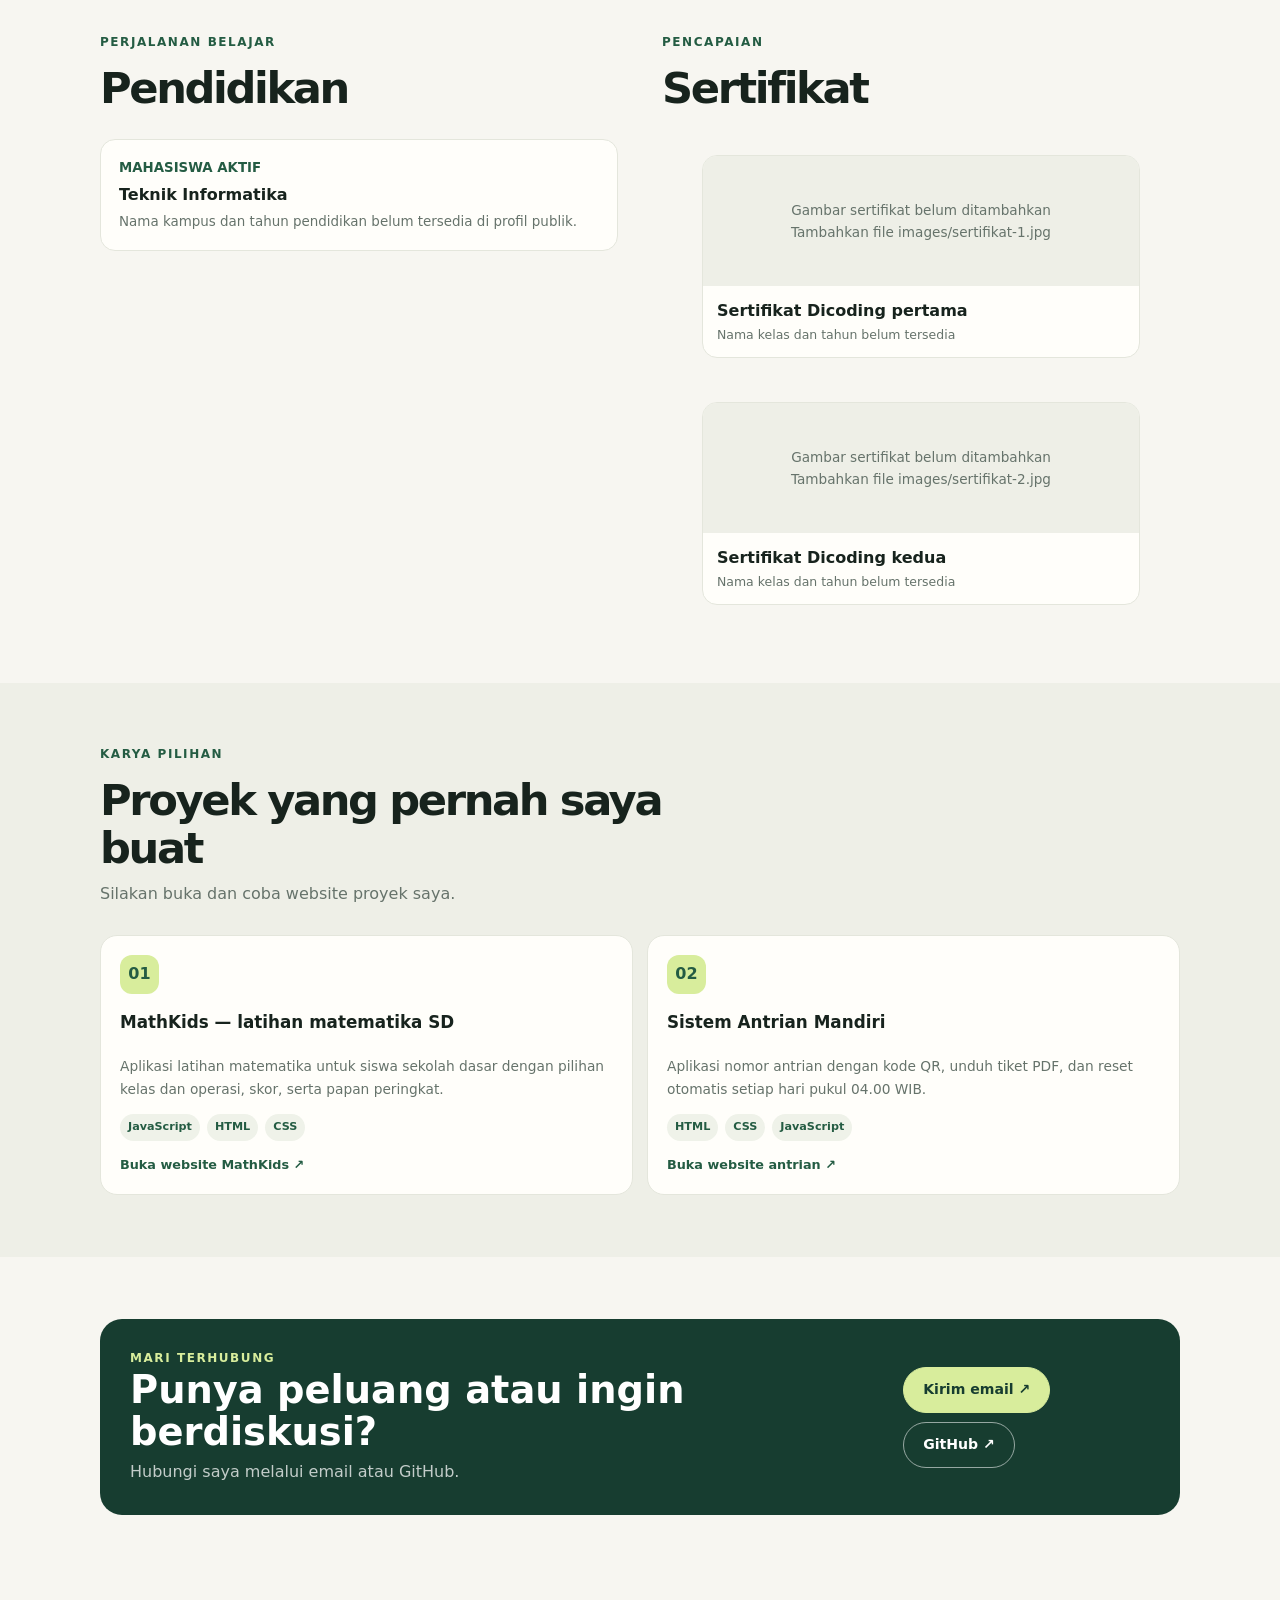
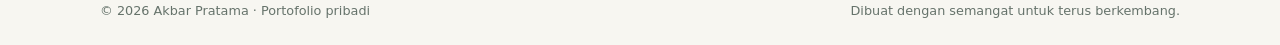
==== commit 74430f7b: "Replace profile projects with queue website" ====
--- a/site/index.html
+++ b/site/index.html
@@ -7,7 +7,7 @@
   <meta name="theme-color" content="#173d30">
   <title>Akbar Pratama — Portofolio</title>
   <style>
-    :root{--ink:#17231d;--muted:#66736b;--green:#245c43;--deep:#173d30;--lime:#d8ed9c;--paper:#f7f6f1;--white:#fffefa;--line:#e4e6dc}*{box-sizing:border-box}html{scroll-behavior:smooth;scroll-padding-top:82px}body{margin:0;background:var(--paper);color:var(--ink);font:16px/1.65 Inter,system-ui,-apple-system,"Segoe UI",sans-serif}a{color:inherit;text-decoration:none}.wrap{width:min(1080px,calc(100% - 40px));margin:auto}.header{position:sticky;top:0;z-index:5;background:#f7f6f1ed;border-bottom:1px solid var(--line);backdrop-filter:blur(12px)}nav{min-height:68px;display:flex;align-items:center;justify-content:space-between;gap:20px}.brand{font-weight:850;letter-spacing:-.04em}.brand span{color:var(--green)}.links{display:flex;gap:20px;align-items:center}.links a{color:var(--muted);font-size:.87rem;font-weight:650}.links a:hover{color:var(--green)}.pill{display:inline-flex;align-items:center;justify-content:center;min-height:46px;padding:0 19px;border:1px solid var(--green);border-radius:99px;background:var(--green);color:white;font-size:.88rem;font-weight:750}.pill.light{background:transparent;color:var(--green)}.pill:hover{background:var(--deep);color:white}.hero{padding:78px 0 56px;display:grid;grid-template-columns:1.2fr .8fr;gap:48px;align-items:center}.label{margin:0 0 12px;color:var(--green);font-size:.75rem;font-weight:850;letter-spacing:.13em;text-transform:uppercase}.hero h1{margin:0 0 16px;font-size:clamp(3rem,7vw,5.4rem);line-height:1;letter-spacing:-.075em}.hero h1 span{color:var(--green)}.hero p:not(.label){max-width:590px;color:var(--muted)}.actions{display:flex;flex-wrap:wrap;gap:10px;margin-top:24px}.avatar{min-height:315px;display:grid;place-items:center;position:relative;overflow:hidden;border-radius:26px;background:var(--green);box-shadow:0 18px 48px #17231d14}.avatar:before,.avatar:after{position:absolute;width:250px;height:250px;border:1px solid #ffffff36;border-radius:50%;content:""}.avatar:before{top:-125px;right:-50px}.avatar:after{bottom:-160px;left:-85px}.initials{width:152px;height:152px;display:grid;place-items:center;border-radius:50%;background:var(--lime);color:var(--deep);font-size:3.6rem;font-weight:900;letter-spacing:-.08em}.avatar small{position:absolute;bottom:15px;color:#ffffffc9}.facts{display:grid;grid-template-columns:repeat(3,1fr);gap:12px;padding-bottom:54px}.fact,.card{border:1px solid var(--line);border-radius:16px;background:var(--white)}.fact{padding:16px 18px}.fact strong,.fact span{display:block}.fact span{color:var(--muted);font-size:.83rem}.section{padding:62px 0}.tint{background:#eeefe7}.heading{max-width:610px;margin-bottom:27px}.heading h2{margin:0 0 9px;font-size:clamp(2rem,4vw,2.7rem);line-height:1.1;letter-spacing:-.055em}.heading p:last-child{margin:0;color:var(--muted)}.about{display:grid;grid-template-columns:.75fr 1.25fr;gap:42px;align-items:start}.stamp{min-height:190px;display:flex;flex-direction:column;justify-content:space-between;padding:24px;border-radius:20px;background:var(--lime)}.stamp strong{max-width:260px;font-size:1.7rem;line-height:1.2;letter-spacing:-.05em}.copy p{color:var(--muted)}.skills{display:grid;grid-template-columns:repeat(3,1fr);gap:12px}.skill{min-height:95px;display:flex;flex-direction:column;justify-content:space-between;padding:17px;border:1px solid var(--line);border-radius:15px;background:var(--white)}.skill span{color:#8b968d;font-size:.7rem;font-weight:800}.columns{display:grid;grid-template-columns:1fr 1fr;gap:44px}.timeline{display:grid;gap:11px}.entry{padding:17px 18px;border:1px solid var(--line);border-radius:15px;background:var(--white)}.entry small{display:block;margin-bottom:3px;color:var(--green);font-weight:800}.entry p{margin:2px 0 0;color:var(--muted);font-size:.84rem}.certs{display:grid;gap:12px}.cert{overflow:hidden;border:1px solid var(--line);border-radius:15px;background:var(--white)}.cert-frame{position:relative;min-height:150px;display:grid;place-items:center;padding:14px;background:#eeefe7}.cert-frame img{width:100%;max-height:190px;object-fit:contain;opacity:0;transition:opacity .2s}.cert-frame img.loaded{opacity:1}.placeholder{position:absolute;inset:0;display:grid;align-content:center;padding:12px;text-align:center;color:var(--muted);font-size:.85rem}.placeholder[hidden]{display:none}.cert figcaption{padding:12px 14px}.cert figcaption strong,.cert figcaption span{display:block}.cert figcaption span{color:var(--muted);font-size:.78rem}.projects{display:grid;grid-template-columns:repeat(3,1fr);gap:14px}.project{display:flex;min-height:255px;flex-direction:column;padding:19px;border:1px solid var(--line);border-radius:17px;background:var(--white)}.project h3{margin:15px 0 5px;font-size:1.05rem}.project p{color:var(--muted);font-size:.86rem}.icon{width:39px;height:39px;display:grid;place-items:center;border-radius:12px;background:var(--lime);color:var(--green);font-weight:850}.tags,.project-links{display:flex;flex-wrap:wrap;gap:7px}.tags{margin-top:auto}.tag{padding:4px 8px;border-radius:99px;background:#eff2e9;color:var(--green);font-size:.7rem;font-weight:700}.project-links{margin-top:13px;gap:12px}.project-links a{color:var(--green);font-size:.8rem;font-weight:750}.project-links a:hover{text-decoration:underline;text-underline-offset:3px}.contact{display:flex;align-items:center;justify-content:space-between;gap:22px;padding:30px;border-radius:22px;background:var(--deep);color:white}.contact h2{margin:0 0 6px;font-size:clamp(1.7rem,4vw,2.4rem);line-height:1.1}.contact p{margin:0;color:#ffffffbd}.contact .label{color:var(--lime)}.contact .pill:first-child{border-color:var(--lime);background:var(--lime);color:var(--deep)}.contact .pill.light{border-color:#ffffff8c;color:white}.contact-links{display:flex;flex-wrap:wrap;gap:9px}footer{padding:23px 0;color:var(--muted);font-size:.8rem}footer .wrap{display:flex;justify-content:space-between;gap:12px}@media(max-width:760px){.hero{grid-template-columns:1fr .75fr;gap:23px}.avatar{min-height:270px}.skills{grid-template-columns:repeat(2,1fr)}.projects{grid-template-columns:repeat(2,1fr)}.project:last-child{grid-column:span 2}.links{gap:12px}.columns{gap:22px}}@media(max-width:580px){.wrap{width:calc(100% - 32px)}nav{min-height:62px}.links a:not(.nav-contact){display:none}.hero{grid-template-columns:1fr;padding:48px 0 34px}.hero h1{font-size:3.5rem}.avatar{min-height:230px}.facts{grid-template-columns:1fr;gap:8px;padding-bottom:32px}.fact{padding:12px 15px}.section{padding:46px 0}.about,.columns{grid-template-columns:1fr;gap:20px}.stamp{min-height:145px}.skills{grid-template-columns:1fr 1fr}.projects{grid-template-columns:1fr}.project:last-child{grid-column:auto}.contact{align-items:flex-start;flex-direction:column;padding:24px 20px}footer .wrap{flex-direction:column}}@media(prefers-reduced-motion:reduce){html{scroll-behavior:auto}*,*::before,*::after{transition:none!important}}
+    :root{--ink:#17231d;--muted:#66736b;--green:#245c43;--deep:#173d30;--lime:#d8ed9c;--paper:#f7f6f1;--white:#fffefa;--line:#e4e6dc}*{box-sizing:border-box}html{scroll-behavior:smooth;scroll-padding-top:82px}body{margin:0;background:var(--paper);color:var(--ink);font:16px/1.65 Inter,system-ui,-apple-system,"Segoe UI",sans-serif}a{color:inherit;text-decoration:none}.wrap{width:min(1080px,calc(100% - 40px));margin:auto}.header{position:sticky;top:0;z-index:5;background:#f7f6f1ed;border-bottom:1px solid var(--line);backdrop-filter:blur(12px)}nav{min-height:68px;display:flex;align-items:center;justify-content:space-between;gap:20px}.brand{font-weight:850;letter-spacing:-.04em}.brand span{color:var(--green)}.links{display:flex;gap:20px;align-items:center}.links a{color:var(--muted);font-size:.87rem;font-weight:650}.links a:hover{color:var(--green)}.pill{display:inline-flex;align-items:center;justify-content:center;min-height:46px;padding:0 19px;border:1px solid var(--green);border-radius:99px;background:var(--green);color:white;font-size:.88rem;font-weight:750}.pill.light{background:transparent;color:var(--green)}.pill:hover{background:var(--deep);color:white}.hero{padding:78px 0 56px;display:grid;grid-template-columns:1.2fr .8fr;gap:48px;align-items:center}.label{margin:0 0 12px;color:var(--green);font-size:.75rem;font-weight:850;letter-spacing:.13em;text-transform:uppercase}.hero h1{margin:0 0 16px;font-size:clamp(3rem,7vw,5.4rem);line-height:1;letter-spacing:-.075em}.hero h1 span{color:var(--green)}.hero p:not(.label){max-width:590px;color:var(--muted)}.actions{display:flex;flex-wrap:wrap;gap:10px;margin-top:24px}.avatar{min-height:315px;display:grid;place-items:center;position:relative;overflow:hidden;border-radius:26px;background:var(--green)}.initials{width:152px;height:152px;display:grid;place-items:center;border-radius:50%;background:var(--lime);color:var(--deep);font-size:3.6rem;font-weight:900;letter-spacing:-.08em}.avatar small{position:absolute;bottom:15px;color:#ffffffc9}.facts{display:grid;grid-template-columns:repeat(3,1fr);gap:12px;padding-bottom:54px}.fact,.card{border:1px solid var(--line);border-radius:16px;background:var(--white)}.fact{padding:16px 18px}.fact strong,.fact span{display:block}.fact span{color:var(--muted);font-size:.83rem}.section{padding:62px 0}.tint{background:#eeefe7}.heading{max-width:610px;margin-bottom:27px}.heading h2{margin:0 0 9px;font-size:clamp(2rem,4vw,2.7rem);line-height:1.1;letter-spacing:-.055em}.heading p:last-child{margin:0;color:var(--muted)}.about{display:grid;grid-template-columns:.75fr 1.25fr;gap:42px;align-items:start}.stamp{min-height:190px;display:flex;flex-direction:column;justify-content:space-between;padding:24px;border-radius:20px;background:var(--lime)}.stamp strong{max-width:260px;font-size:1.7rem;line-height:1.2;letter-spacing:-.05em}.copy p{color:var(--muted)}.skills{display:grid;grid-template-columns:repeat(3,1fr);gap:12px}.skill{min-height:95px;display:flex;flex-direction:column;justify-content:space-between;padding:17px;border:1px solid var(--line);border-radius:15px;background:var(--white)}.skill span{color:#8b968d;font-size:.7rem;font-weight:800}.columns{display:grid;grid-template-columns:1fr 1fr;gap:44px}.entry{padding:17px 18px;border:1px solid var(--line);border-radius:15px;background:var(--white)}.entry small{display:block;margin-bottom:3px;color:var(--green);font-weight:800}.entry p{margin:2px 0 0;color:var(--muted);font-size:.84rem}.certs{display:grid;gap:12px}.cert{overflow:hidden;border:1px solid var(--line);border-radius:15px;background:var(--white)}.cert-frame{position:relative;min-height:130px;display:grid;place-items:center;padding:14px;background:#eeefe7}.placeholder{color:var(--muted);font-size:.85rem;text-align:center}.cert figcaption{padding:12px 14px}.cert figcaption strong,.cert figcaption span{display:block}.cert figcaption span{color:var(--muted);font-size:.78rem}.projects{display:grid;grid-template-columns:repeat(auto-fit,minmax(280px,1fr));gap:14px}.project{display:flex;min-height:235px;flex-direction:column;padding:19px;border:1px solid var(--line);border-radius:17px;background:var(--white)}.project h3{margin:15px 0 5px;font-size:1.05rem}.project p{color:var(--muted);font-size:.86rem}.icon{width:39px;height:39px;display:grid;place-items:center;border-radius:12px;background:var(--lime);color:var(--green);font-weight:850}.tags,.project-links{display:flex;flex-wrap:wrap;gap:7px}.tags{margin-top:auto}.tag{padding:4px 8px;border-radius:99px;background:#eff2e9;color:var(--green);font-size:.7rem;font-weight:700}.project-links{margin-top:13px;gap:12px}.project-links a{color:var(--green);font-size:.8rem;font-weight:750}.project-links a:hover{text-decoration:underline;text-underline-offset:3px}.contact{display:flex;align-items:center;justify-content:space-between;gap:22px;padding:30px;border-radius:22px;background:var(--deep);color:white}.contact h2{margin:0 0 6px;font-size:clamp(1.7rem,4vw,2.4rem);line-height:1.1}.contact p{margin:0;color:#ffffffbd}.contact .label{color:var(--lime)}.contact .pill:first-child{border-color:var(--lime);background:var(--lime);color:var(--deep)}.contact .pill.light{border-color:#ffffff8c;color:white}.contact-links{display:flex;flex-wrap:wrap;gap:9px}footer{padding:23px 0;color:var(--muted);font-size:.8rem}footer .wrap{display:flex;justify-content:space-between;gap:12px}@media(max-width:700px){.hero{grid-template-columns:1fr;gap:22px;padding:50px 0 35px}.avatar{min-height:220px}.facts{grid-template-columns:1fr;gap:8px;padding-bottom:30px}.about,.columns{grid-template-columns:1fr;gap:20px}.stamp{min-height:145px}.skills{grid-template-columns:1fr 1fr}.section{padding:46px 0}.contact{align-items:flex-start;flex-direction:column;padding:24px 20px}.links{gap:10px}.links a:not(.nav-contact){display:none}footer .wrap{flex-direction:column}}@media(prefers-reduced-motion:reduce){html{scroll-behavior:auto}}
   </style>
 </head>
 <body>
@@ -17,11 +17,11 @@
     <div class="facts wrap"><div class="fact"><strong>Lokasi</strong><span>Medan, Sumatera Utara</span></div><div class="fact"><strong>Bidang</strong><span>Web development dan teknologi</span></div><div class="fact"><strong>Status</strong><span>Terbuka untuk kerja dan freelance</span></div></div>
     <section class="section wrap" id="tentang"><div class="about"><div class="stamp"><span class="label">Tentang saya</span><strong>Selalu belajar. Siap berkarya.</strong></div><div class="copy"><p class="label">Profil</p><div class="heading"><h2>Kenali saya lebih dekat.</h2></div><p>Perkenalkan, saya <strong>Akbar Pratama</strong>, mahasiswa yang tertarik pada teknologi dan pemrograman. Saya terus belajar membangun aplikasi web yang fungsional dan menarik.</p><p>Ketertarikan saya pada teknologi berawal dari rasa ingin tahu tentang cara kerja sebuah website. Saya senang belajar dan bereksperimen dengan teknologi baru.</p></div></div></section>
     <section class="section tint" id="keahlian"><div class="wrap"><div class="heading"><p class="label">Yang saya kuasai</p><h2>Keahlian &amp; skill</h2><p>Keahlian yang dicantumkan di profil portofolio publik.</p></div><div class="skills"><div class="skill"><span>WEB</span><strong>HTML &amp; CSS</strong></div><div class="skill"><span>BAHASA</span><strong>JavaScript</strong></div><div class="skill"><span>BAHASA</span><strong>Python</strong></div><div class="skill"><span>DATA</span><strong>Database &amp; SQL</strong></div><div class="skill"><span>TOOLS</span><strong>Git &amp; GitHub</strong></div><div class="skill"><span>DESAIN</span><strong>Responsive design</strong></div></div></div></section>
-    <section class="section wrap" id="pendidikan"><div class="columns"><div><div class="heading"><p class="label">Perjalanan belajar</p><h2>Pendidikan</h2></div><div class="timeline"><article class="entry"><small>MAHASISWA AKTIF</small><strong>Teknik Informatika</strong><p>Nama kampus dan tahun pendidikan belum tersedia di profil publik.</p></article></div></div><div><div class="heading"><p class="label">Pencapaian</p><h2 id="sertifikat">Sertifikat</h2></div><div class="certs"><figure class="cert"><div class="cert-frame"><img src="images/sertifikat-1.jpg" alt="Sertifikat Dicoding pertama" loading="lazy"><div class="placeholder"><strong>Gambar sertifikat belum ditambahkan</strong><span>Tambahkan file images/sertifikat-1.jpg</span></div></div><figcaption><strong>Sertifikat Dicoding pertama</strong><span>Nama kelas dan tahun belum tersedia</span></figcaption></figure><figure class="cert"><div class="cert-frame"><img src="images/sertifikat-2.jpg" alt="Sertifikat Dicoding kedua" loading="lazy"><div class="placeholder"><strong>Gambar sertifikat belum ditambahkan</strong><span>Tambahkan file images/sertifikat-2.jpg</span></div></div><figcaption><strong>Sertifikat Dicoding kedua</strong><span>Nama kelas dan tahun belum tersedia</span></figcaption></figure></div></div></div></section>
-    <section class="section tint" id="proyek"><div class="wrap"><div class="heading"><p class="label">Karya pilihan</p><h2>Proyek yang pernah saya buat</h2><p>Silakan buka dan coba website proyek saya.</p></div><div class="projects"><article class="project"><div class="icon">01</div><h3>MathKids — latihan matematika SD</h3><p>Aplikasi latihan matematika untuk siswa sekolah dasar dengan pilihan kelas dan operasi, skor, serta papan peringkat.</p><div class="tags"><span class="tag">JavaScript</span><span class="tag">HTML</span><span class="tag">CSS</span></div><div class="project-links"><a href="https://ap0700698-star.github.io/matematika_sederhana/" target="_blank" rel="noopener noreferrer">Buka website MathKids ↗</a></div></article><article class="project"><div class="icon">02</div><h3>Profil interaktif</h3><p>Halaman profil pribadi yang menampilkan informasi, pencapaian, dan proyek.</p><div class="tags"><span class="tag">HTML</span><span class="tag">Portofolio</span></div><div class="project-links"><a href="https://ap0700698-star.github.io/Profil-/" target="_blank" rel="noopener noreferrer">Buka website profil ↗</a></div></article><article class="project"><div class="icon">03</div><h3>Website portofolio</h3><p>Website portofolio untuk memperkenalkan profil, skill, proyek, dan informasi kontak.</p><div class="tags"><span class="tag">HTML</span><span class="tag">Web design</span></div><div class="project-links"><a href="https://ap0700698-star.github.io/Portofolio-/" target="_blank" rel="noopener noreferrer">Buka website portofolio ↗</a></div></article></div></div></section>
+    <section class="section wrap" id="pendidikan"><div class="columns"><div><div class="heading"><p class="label">Perjalanan belajar</p><h2>Pendidikan</h2></div><article class="entry"><small>MAHASISWA AKTIF</small><strong>Teknik Informatika</strong><p>Nama kampus dan tahun pendidikan belum tersedia di profil publik.</p></article></div><div><div class="heading"><p class="label">Pencapaian</p><h2 id="sertifikat">Sertifikat</h2></div><div class="certs"><figure class="cert"><div class="cert-frame"><div class="placeholder">Gambar sertifikat belum ditambahkan<br>Tambahkan file images/sertifikat-1.jpg</div></div><figcaption><strong>Sertifikat Dicoding pertama</strong><span>Nama kelas dan tahun belum tersedia</span></figcaption></figure><figure class="cert"><div class="cert-frame"><div class="placeholder">Gambar sertifikat belum ditambahkan<br>Tambahkan file images/sertifikat-2.jpg</div></div><figcaption><strong>Sertifikat Dicoding kedua</strong><span>Nama kelas dan tahun belum tersedia</span></figcaption></figure></div></div></div></section>
+    <section class="section tint" id="proyek"><div class="wrap"><div class="heading"><p class="label">Karya pilihan</p><h2>Proyek yang pernah saya buat</h2><p>Silakan buka dan coba website proyek saya.</p></div><div class="projects"><article class="project"><div class="icon">01</div><h3>MathKids — latihan matematika SD</h3><p>Aplikasi latihan matematika untuk siswa sekolah dasar dengan pilihan kelas dan operasi, skor, serta papan peringkat.</p><div class="tags"><span class="tag">JavaScript</span><span class="tag">HTML</span><span class="tag">CSS</span></div><div class="project-links"><a href="https://ap0700698-star.github.io/matematika_sederhana/" target="_blank" rel="noopener noreferrer">Buka website MathKids ↗</a></div></article><article class="project"><div class="icon">02</div><h3>Sistem Antrian Mandiri</h3><p>Aplikasi nomor antrian dengan kode QR, unduh tiket PDF, dan reset otomatis setiap hari pukul 04.00 WIB.</p><div class="tags"><span class="tag">HTML</span><span class="tag">CSS</span><span class="tag">JavaScript</span></div><div class="project-links"><a href="https://ap0700698-star.github.io/antrian/" target="_blank" rel="noopener noreferrer">Buka website antrian ↗</a></div></article></div></div></section>
     <section class="section wrap" id="kontak"><div class="contact"><div><p class="label">Mari terhubung</p><h2>Punya peluang atau ingin berdiskusi?</h2><p>Hubungi saya melalui email atau GitHub.</p></div><div class="contact-links"><a class="pill" href="mailto:ap0700698@gmail.com">Kirim email ↗</a><a class="pill light" href="https://github.com/ap0700698-star" target="_blank" rel="noopener noreferrer">GitHub ↗</a></div></div></section>
   </main>
   <footer><div class="wrap"><span>© <span id="year">2026</span> Akbar Pratama · Portofolio pribadi</span><span>Dibuat dengan semangat untuk terus berkembang.</span></div></footer>
-  <script>document.getElementById('year').textContent=new Date().getFullYear();document.querySelectorAll('.cert-frame img').forEach(image=>{const loaded=()=>{image.classList.add('loaded');image.nextElementSibling.hidden=true};image.addEventListener('load',loaded);image.addEventListener('error',()=>image.nextElementSibling.hidden=false);if(image.complete&&image.naturalWidth)loaded()});</script>
+  <script>document.getElementById('year').textContent=new Date().getFullYear()</script>
 </body>
 </html>
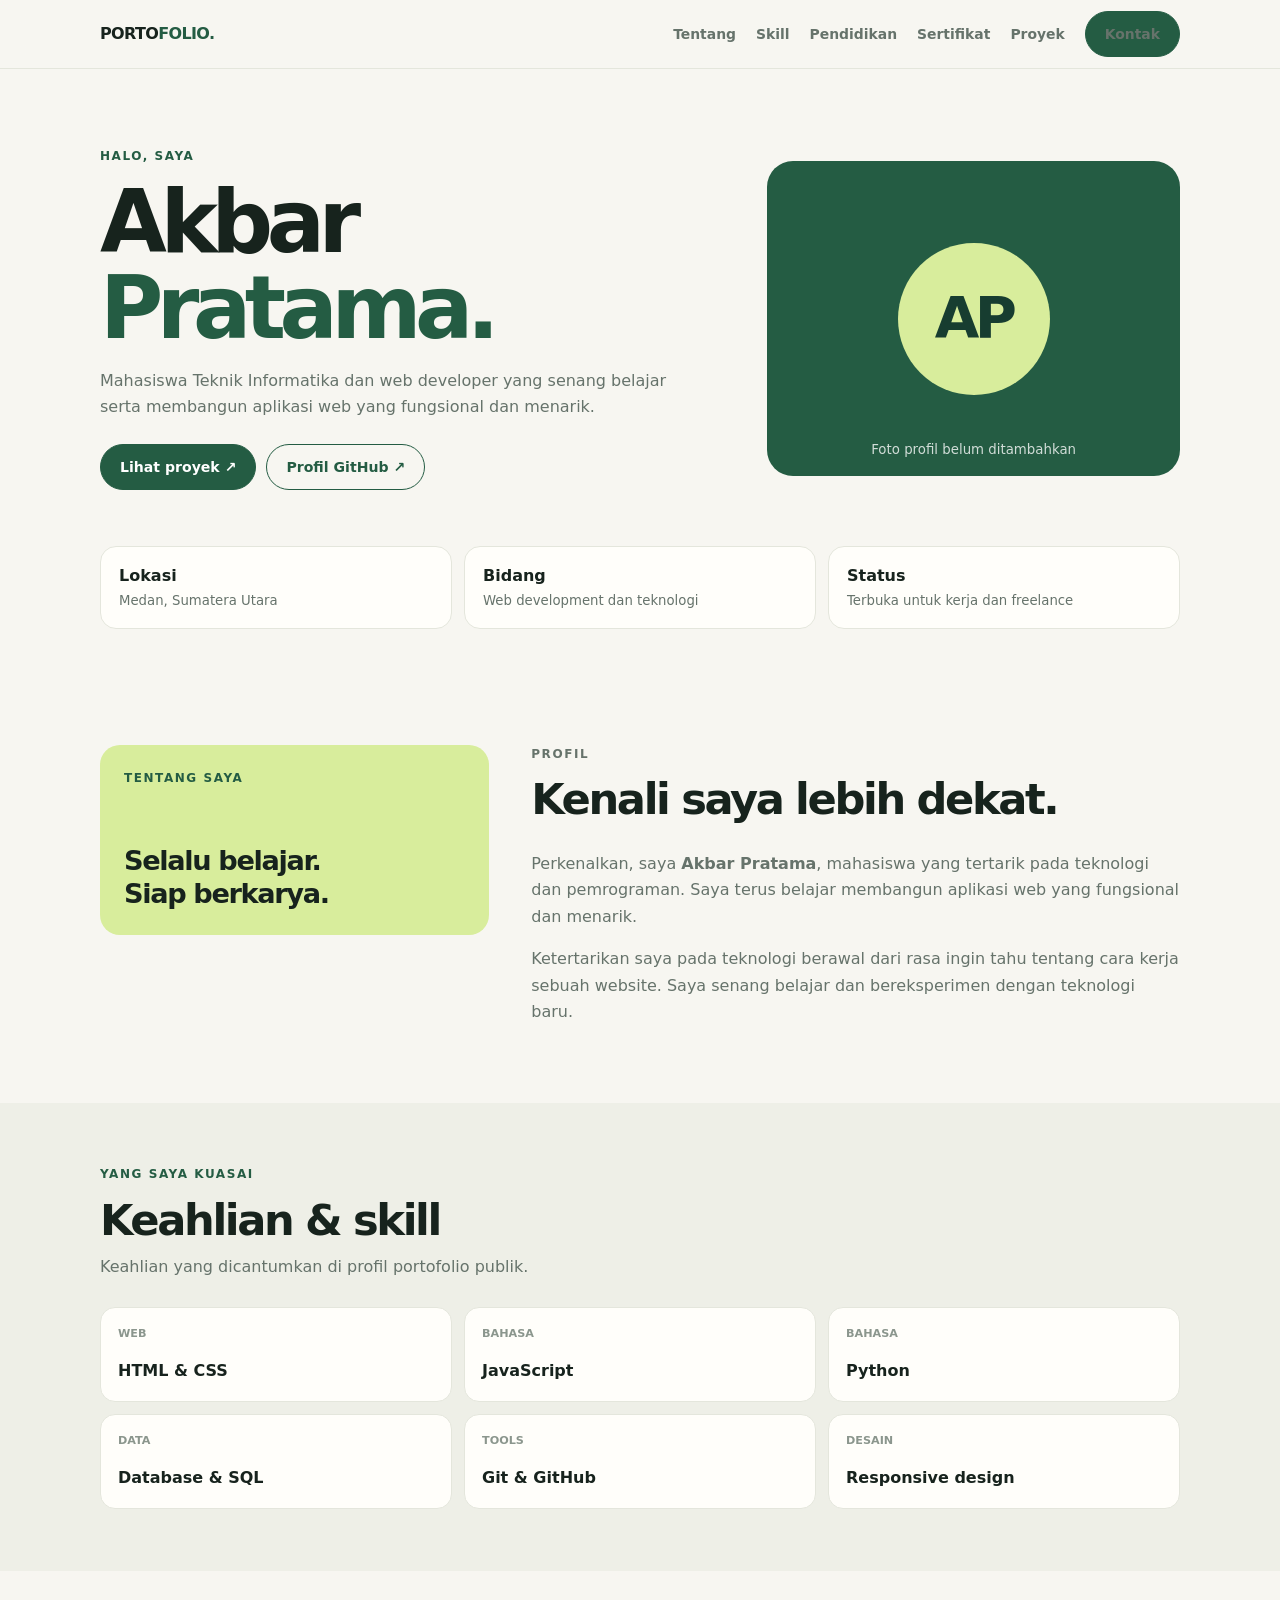
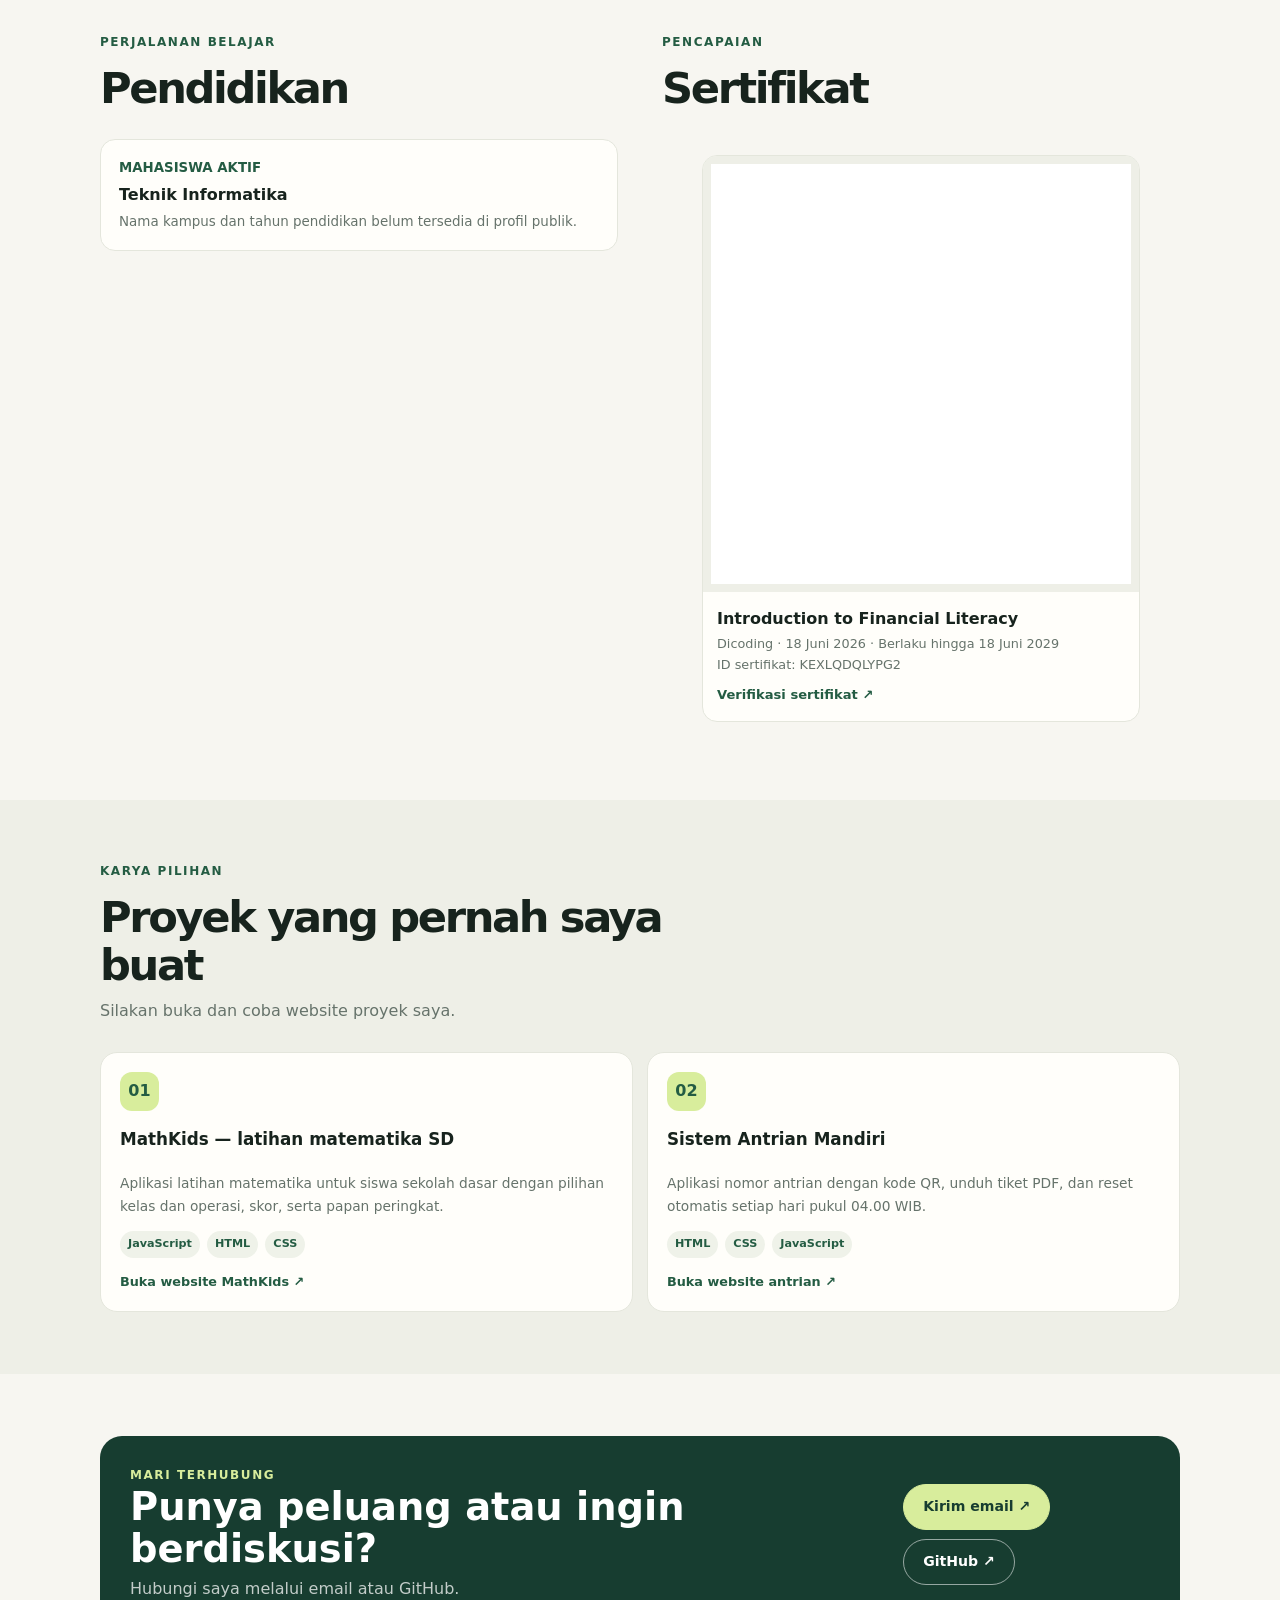
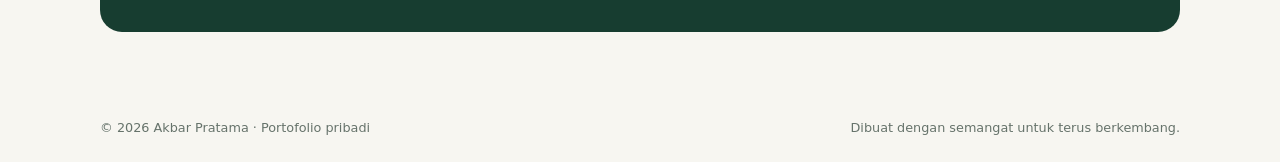
==== commit 5d8b956a: "Add verified Dicoding financial literacy certificate" ====
--- a/site/index.html
+++ b/site/index.html
@@ -7,7 +7,7 @@
   <meta name="theme-color" content="#173d30">
   <title>Akbar Pratama — Portofolio</title>
   <style>
-    :root{--ink:#17231d;--muted:#66736b;--green:#245c43;--deep:#173d30;--lime:#d8ed9c;--paper:#f7f6f1;--white:#fffefa;--line:#e4e6dc}*{box-sizing:border-box}html{scroll-behavior:smooth;scroll-padding-top:82px}body{margin:0;background:var(--paper);color:var(--ink);font:16px/1.65 Inter,system-ui,-apple-system,"Segoe UI",sans-serif}a{color:inherit;text-decoration:none}.wrap{width:min(1080px,calc(100% - 40px));margin:auto}.header{position:sticky;top:0;z-index:5;background:#f7f6f1ed;border-bottom:1px solid var(--line);backdrop-filter:blur(12px)}nav{min-height:68px;display:flex;align-items:center;justify-content:space-between;gap:20px}.brand{font-weight:850;letter-spacing:-.04em}.brand span{color:var(--green)}.links{display:flex;gap:20px;align-items:center}.links a{color:var(--muted);font-size:.87rem;font-weight:650}.links a:hover{color:var(--green)}.pill{display:inline-flex;align-items:center;justify-content:center;min-height:46px;padding:0 19px;border:1px solid var(--green);border-radius:99px;background:var(--green);color:white;font-size:.88rem;font-weight:750}.pill.light{background:transparent;color:var(--green)}.pill:hover{background:var(--deep);color:white}.hero{padding:78px 0 56px;display:grid;grid-template-columns:1.2fr .8fr;gap:48px;align-items:center}.label{margin:0 0 12px;color:var(--green);font-size:.75rem;font-weight:850;letter-spacing:.13em;text-transform:uppercase}.hero h1{margin:0 0 16px;font-size:clamp(3rem,7vw,5.4rem);line-height:1;letter-spacing:-.075em}.hero h1 span{color:var(--green)}.hero p:not(.label){max-width:590px;color:var(--muted)}.actions{display:flex;flex-wrap:wrap;gap:10px;margin-top:24px}.avatar{min-height:315px;display:grid;place-items:center;position:relative;overflow:hidden;border-radius:26px;background:var(--green)}.initials{width:152px;height:152px;display:grid;place-items:center;border-radius:50%;background:var(--lime);color:var(--deep);font-size:3.6rem;font-weight:900;letter-spacing:-.08em}.avatar small{position:absolute;bottom:15px;color:#ffffffc9}.facts{display:grid;grid-template-columns:repeat(3,1fr);gap:12px;padding-bottom:54px}.fact,.card{border:1px solid var(--line);border-radius:16px;background:var(--white)}.fact{padding:16px 18px}.fact strong,.fact span{display:block}.fact span{color:var(--muted);font-size:.83rem}.section{padding:62px 0}.tint{background:#eeefe7}.heading{max-width:610px;margin-bottom:27px}.heading h2{margin:0 0 9px;font-size:clamp(2rem,4vw,2.7rem);line-height:1.1;letter-spacing:-.055em}.heading p:last-child{margin:0;color:var(--muted)}.about{display:grid;grid-template-columns:.75fr 1.25fr;gap:42px;align-items:start}.stamp{min-height:190px;display:flex;flex-direction:column;justify-content:space-between;padding:24px;border-radius:20px;background:var(--lime)}.stamp strong{max-width:260px;font-size:1.7rem;line-height:1.2;letter-spacing:-.05em}.copy p{color:var(--muted)}.skills{display:grid;grid-template-columns:repeat(3,1fr);gap:12px}.skill{min-height:95px;display:flex;flex-direction:column;justify-content:space-between;padding:17px;border:1px solid var(--line);border-radius:15px;background:var(--white)}.skill span{color:#8b968d;font-size:.7rem;font-weight:800}.columns{display:grid;grid-template-columns:1fr 1fr;gap:44px}.entry{padding:17px 18px;border:1px solid var(--line);border-radius:15px;background:var(--white)}.entry small{display:block;margin-bottom:3px;color:var(--green);font-weight:800}.entry p{margin:2px 0 0;color:var(--muted);font-size:.84rem}.certs{display:grid;gap:12px}.cert{overflow:hidden;border:1px solid var(--line);border-radius:15px;background:var(--white)}.cert-frame{position:relative;min-height:130px;display:grid;place-items:center;padding:14px;background:#eeefe7}.placeholder{color:var(--muted);font-size:.85rem;text-align:center}.cert figcaption{padding:12px 14px}.cert figcaption strong,.cert figcaption span{display:block}.cert figcaption span{color:var(--muted);font-size:.78rem}.projects{display:grid;grid-template-columns:repeat(auto-fit,minmax(280px,1fr));gap:14px}.project{display:flex;min-height:235px;flex-direction:column;padding:19px;border:1px solid var(--line);border-radius:17px;background:var(--white)}.project h3{margin:15px 0 5px;font-size:1.05rem}.project p{color:var(--muted);font-size:.86rem}.icon{width:39px;height:39px;display:grid;place-items:center;border-radius:12px;background:var(--lime);color:var(--green);font-weight:850}.tags,.project-links{display:flex;flex-wrap:wrap;gap:7px}.tags{margin-top:auto}.tag{padding:4px 8px;border-radius:99px;background:#eff2e9;color:var(--green);font-size:.7rem;font-weight:700}.project-links{margin-top:13px;gap:12px}.project-links a{color:var(--green);font-size:.8rem;font-weight:750}.project-links a:hover{text-decoration:underline;text-underline-offset:3px}.contact{display:flex;align-items:center;justify-content:space-between;gap:22px;padding:30px;border-radius:22px;background:var(--deep);color:white}.contact h2{margin:0 0 6px;font-size:clamp(1.7rem,4vw,2.4rem);line-height:1.1}.contact p{margin:0;color:#ffffffbd}.contact .label{color:var(--lime)}.contact .pill:first-child{border-color:var(--lime);background:var(--lime);color:var(--deep)}.contact .pill.light{border-color:#ffffff8c;color:white}.contact-links{display:flex;flex-wrap:wrap;gap:9px}footer{padding:23px 0;color:var(--muted);font-size:.8rem}footer .wrap{display:flex;justify-content:space-between;gap:12px}@media(max-width:700px){.hero{grid-template-columns:1fr;gap:22px;padding:50px 0 35px}.avatar{min-height:220px}.facts{grid-template-columns:1fr;gap:8px;padding-bottom:30px}.about,.columns{grid-template-columns:1fr;gap:20px}.stamp{min-height:145px}.skills{grid-template-columns:1fr 1fr}.section{padding:46px 0}.contact{align-items:flex-start;flex-direction:column;padding:24px 20px}.links{gap:10px}.links a:not(.nav-contact){display:none}footer .wrap{flex-direction:column}}@media(prefers-reduced-motion:reduce){html{scroll-behavior:auto}}
+    :root{--ink:#17231d;--muted:#66736b;--green:#245c43;--deep:#173d30;--lime:#d8ed9c;--paper:#f7f6f1;--white:#fffefa;--line:#e4e6dc}*{box-sizing:border-box}html{scroll-behavior:smooth;scroll-padding-top:82px}body{margin:0;background:var(--paper);color:var(--ink);font:16px/1.65 Inter,system-ui,-apple-system,"Segoe UI",sans-serif}a{color:inherit;text-decoration:none}.wrap{width:min(1080px,calc(100% - 40px));margin:auto}.header{position:sticky;top:0;z-index:5;background:#f7f6f1ed;border-bottom:1px solid var(--line);backdrop-filter:blur(12px)}nav{min-height:68px;display:flex;align-items:center;justify-content:space-between;gap:20px}.brand{font-weight:850;letter-spacing:-.04em}.brand span{color:var(--green)}.links{display:flex;gap:20px;align-items:center}.links a{color:var(--muted);font-size:.87rem;font-weight:650}.links a:hover{color:var(--green)}.pill{display:inline-flex;align-items:center;justify-content:center;min-height:46px;padding:0 19px;border:1px solid var(--green);border-radius:99px;background:var(--green);color:white;font-size:.88rem;font-weight:750}.pill.light{background:transparent;color:var(--green)}.pill:hover{background:var(--deep);color:white}.hero{padding:78px 0 56px;display:grid;grid-template-columns:1.2fr .8fr;gap:48px;align-items:center}.label{margin:0 0 12px;color:var(--green);font-size:.75rem;font-weight:850;letter-spacing:.13em;text-transform:uppercase}.hero h1{margin:0 0 16px;font-size:clamp(3rem,7vw,5.4rem);line-height:1;letter-spacing:-.075em}.hero h1 span{color:var(--green)}.hero p:not(.label){max-width:590px;color:var(--muted)}.actions{display:flex;flex-wrap:wrap;gap:10px;margin-top:24px}.avatar{min-height:315px;display:grid;place-items:center;position:relative;overflow:hidden;border-radius:26px;background:var(--green)}.initials{width:152px;height:152px;display:grid;place-items:center;border-radius:50%;background:var(--lime);color:var(--deep);font-size:3.6rem;font-weight:900;letter-spacing:-.08em}.avatar small{position:absolute;bottom:15px;color:#ffffffc9}.facts{display:grid;grid-template-columns:repeat(3,1fr);gap:12px;padding-bottom:54px}.fact,.card{border:1px solid var(--line);border-radius:16px;background:var(--white)}.fact{padding:16px 18px}.fact strong,.fact span{display:block}.fact span{color:var(--muted);font-size:.83rem}.section{padding:62px 0}.tint{background:#eeefe7}.heading{max-width:610px;margin-bottom:27px}.heading h2{margin:0 0 9px;font-size:clamp(2rem,4vw,2.7rem);line-height:1.1;letter-spacing:-.055em}.heading p:last-child{margin:0;color:var(--muted)}.about{display:grid;grid-template-columns:.75fr 1.25fr;gap:42px;align-items:start}.stamp{min-height:190px;display:flex;flex-direction:column;justify-content:space-between;padding:24px;border-radius:20px;background:var(--lime)}.stamp strong{max-width:260px;font-size:1.7rem;line-height:1.2;letter-spacing:-.05em}.copy p{color:var(--muted)}.skills{display:grid;grid-template-columns:repeat(3,1fr);gap:12px}.skill{min-height:95px;display:flex;flex-direction:column;justify-content:space-between;padding:17px;border:1px solid var(--line);border-radius:15px;background:var(--white)}.skill span{color:#8b968d;font-size:.7rem;font-weight:800}.columns{display:grid;grid-template-columns:1fr 1fr;gap:44px}.entry{padding:17px 18px;border:1px solid var(--line);border-radius:15px;background:var(--white)}.entry small{display:block;margin-bottom:3px;color:var(--green);font-weight:800}.entry p{margin:2px 0 0;color:var(--muted);font-size:.84rem}.certs{display:grid;gap:12px}.cert{overflow:hidden;border:1px solid var(--line);border-radius:15px;background:var(--white)}.cert-frame{position:relative;min-height:240px;padding:8px;background:#eeefe7}.cert-frame iframe{display:block;width:100%;height:420px;border:0;background:white}.cert figcaption{padding:14px}.cert figcaption strong,.cert figcaption span{display:block}.cert figcaption span{color:var(--muted);font-size:.8rem}.cert .verify{display:inline-block;margin-top:9px;color:var(--green);font-size:.82rem;font-weight:750}.cert .verify:hover{text-decoration:underline;text-underline-offset:3px}.projects{display:grid;grid-template-columns:repeat(auto-fit,minmax(280px,1fr));gap:14px}.project{display:flex;min-height:235px;flex-direction:column;padding:19px;border:1px solid var(--line);border-radius:17px;background:var(--white)}.project h3{margin:15px 0 5px;font-size:1.05rem}.project p{color:var(--muted);font-size:.86rem}.icon{width:39px;height:39px;display:grid;place-items:center;border-radius:12px;background:var(--lime);color:var(--green);font-weight:850}.tags,.project-links{display:flex;flex-wrap:wrap;gap:7px}.tags{margin-top:auto}.tag{padding:4px 8px;border-radius:99px;background:#eff2e9;color:var(--green);font-size:.7rem;font-weight:700}.project-links{margin-top:13px;gap:12px}.project-links a{color:var(--green);font-size:.8rem;font-weight:750}.project-links a:hover{text-decoration:underline;text-underline-offset:3px}.contact{display:flex;align-items:center;justify-content:space-between;gap:22px;padding:30px;border-radius:22px;background:var(--deep);color:white}.contact h2{margin:0 0 6px;font-size:clamp(1.7rem,4vw,2.4rem);line-height:1.1}.contact p{margin:0;color:#ffffffbd}.contact .label{color:var(--lime)}.contact .pill:first-child{border-color:var(--lime);background:var(--lime);color:var(--deep)}.contact .pill.light{border-color:#ffffff8c;color:white}.contact-links{display:flex;flex-wrap:wrap;gap:9px}footer{padding:23px 0;color:var(--muted);font-size:.8rem}footer .wrap{display:flex;justify-content:space-between;gap:12px}@media(max-width:700px){.hero{grid-template-columns:1fr;gap:22px;padding:50px 0 35px}.avatar{min-height:220px}.facts{grid-template-columns:1fr;gap:8px;padding-bottom:30px}.about,.columns{grid-template-columns:1fr;gap:20px}.stamp{min-height:145px}.skills{grid-template-columns:1fr 1fr}.section{padding:46px 0}.contact{align-items:flex-start;flex-direction:column;padding:24px 20px}.links{gap:10px}.links a:not(.nav-contact){display:none}.cert-frame iframe{height:320px}footer .wrap{flex-direction:column}}@media(prefers-reduced-motion:reduce){html{scroll-behavior:auto}}
   </style>
 </head>
 <body>
@@ -17,7 +17,7 @@
     <div class="facts wrap"><div class="fact"><strong>Lokasi</strong><span>Medan, Sumatera Utara</span></div><div class="fact"><strong>Bidang</strong><span>Web development dan teknologi</span></div><div class="fact"><strong>Status</strong><span>Terbuka untuk kerja dan freelance</span></div></div>
     <section class="section wrap" id="tentang"><div class="about"><div class="stamp"><span class="label">Tentang saya</span><strong>Selalu belajar. Siap berkarya.</strong></div><div class="copy"><p class="label">Profil</p><div class="heading"><h2>Kenali saya lebih dekat.</h2></div><p>Perkenalkan, saya <strong>Akbar Pratama</strong>, mahasiswa yang tertarik pada teknologi dan pemrograman. Saya terus belajar membangun aplikasi web yang fungsional dan menarik.</p><p>Ketertarikan saya pada teknologi berawal dari rasa ingin tahu tentang cara kerja sebuah website. Saya senang belajar dan bereksperimen dengan teknologi baru.</p></div></div></section>
     <section class="section tint" id="keahlian"><div class="wrap"><div class="heading"><p class="label">Yang saya kuasai</p><h2>Keahlian &amp; skill</h2><p>Keahlian yang dicantumkan di profil portofolio publik.</p></div><div class="skills"><div class="skill"><span>WEB</span><strong>HTML &amp; CSS</strong></div><div class="skill"><span>BAHASA</span><strong>JavaScript</strong></div><div class="skill"><span>BAHASA</span><strong>Python</strong></div><div class="skill"><span>DATA</span><strong>Database &amp; SQL</strong></div><div class="skill"><span>TOOLS</span><strong>Git &amp; GitHub</strong></div><div class="skill"><span>DESAIN</span><strong>Responsive design</strong></div></div></div></section>
-    <section class="section wrap" id="pendidikan"><div class="columns"><div><div class="heading"><p class="label">Perjalanan belajar</p><h2>Pendidikan</h2></div><article class="entry"><small>MAHASISWA AKTIF</small><strong>Teknik Informatika</strong><p>Nama kampus dan tahun pendidikan belum tersedia di profil publik.</p></article></div><div><div class="heading"><p class="label">Pencapaian</p><h2 id="sertifikat">Sertifikat</h2></div><div class="certs"><figure class="cert"><div class="cert-frame"><div class="placeholder">Gambar sertifikat belum ditambahkan<br>Tambahkan file images/sertifikat-1.jpg</div></div><figcaption><strong>Sertifikat Dicoding pertama</strong><span>Nama kelas dan tahun belum tersedia</span></figcaption></figure><figure class="cert"><div class="cert-frame"><div class="placeholder">Gambar sertifikat belum ditambahkan<br>Tambahkan file images/sertifikat-2.jpg</div></div><figcaption><strong>Sertifikat Dicoding kedua</strong><span>Nama kelas dan tahun belum tersedia</span></figcaption></figure></div></div></div></section>
+    <section class="section wrap" id="pendidikan"><div class="columns"><div><div class="heading"><p class="label">Perjalanan belajar</p><h2>Pendidikan</h2></div><article class="entry"><small>MAHASISWA AKTIF</small><strong>Teknik Informatika</strong><p>Nama kampus dan tahun pendidikan belum tersedia di profil publik.</p></article></div><div><div class="heading"><p class="label">Pencapaian</p><h2 id="sertifikat">Sertifikat</h2></div><div class="certs"><figure class="cert"><div class="cert-frame"><iframe src="https://www.dicoding.com/dicodingassets/coursecertificate/3ea10cfce4d4e21dbaf36023a982a1a741d7275d/view" title="Sertifikat Dicoding Introduction to Financial Literacy milik Akbar Pratama" loading="lazy"></iframe></div><figcaption><strong>Introduction to Financial Literacy</strong><span>Dicoding · 18 Juni 2026 · Berlaku hingga 18 Juni 2029</span><span>ID sertifikat: KEXLQDQLYPG2</span><a class="verify" href="https://www.dicoding.com/certificates/KEXLQDQLYPG2" target="_blank" rel="noopener noreferrer">Verifikasi sertifikat ↗</a></figcaption></figure></div></div></div></section>
     <section class="section tint" id="proyek"><div class="wrap"><div class="heading"><p class="label">Karya pilihan</p><h2>Proyek yang pernah saya buat</h2><p>Silakan buka dan coba website proyek saya.</p></div><div class="projects"><article class="project"><div class="icon">01</div><h3>MathKids — latihan matematika SD</h3><p>Aplikasi latihan matematika untuk siswa sekolah dasar dengan pilihan kelas dan operasi, skor, serta papan peringkat.</p><div class="tags"><span class="tag">JavaScript</span><span class="tag">HTML</span><span class="tag">CSS</span></div><div class="project-links"><a href="https://ap0700698-star.github.io/matematika_sederhana/" target="_blank" rel="noopener noreferrer">Buka website MathKids ↗</a></div></article><article class="project"><div class="icon">02</div><h3>Sistem Antrian Mandiri</h3><p>Aplikasi nomor antrian dengan kode QR, unduh tiket PDF, dan reset otomatis setiap hari pukul 04.00 WIB.</p><div class="tags"><span class="tag">HTML</span><span class="tag">CSS</span><span class="tag">JavaScript</span></div><div class="project-links"><a href="https://ap0700698-star.github.io/antrian/" target="_blank" rel="noopener noreferrer">Buka website antrian ↗</a></div></article></div></div></section>
     <section class="section wrap" id="kontak"><div class="contact"><div><p class="label">Mari terhubung</p><h2>Punya peluang atau ingin berdiskusi?</h2><p>Hubungi saya melalui email atau GitHub.</p></div><div class="contact-links"><a class="pill" href="mailto:ap0700698@gmail.com">Kirim email ↗</a><a class="pill light" href="https://github.com/ap0700698-star" target="_blank" rel="noopener noreferrer">GitHub ↗</a></div></div></section>
   </main>
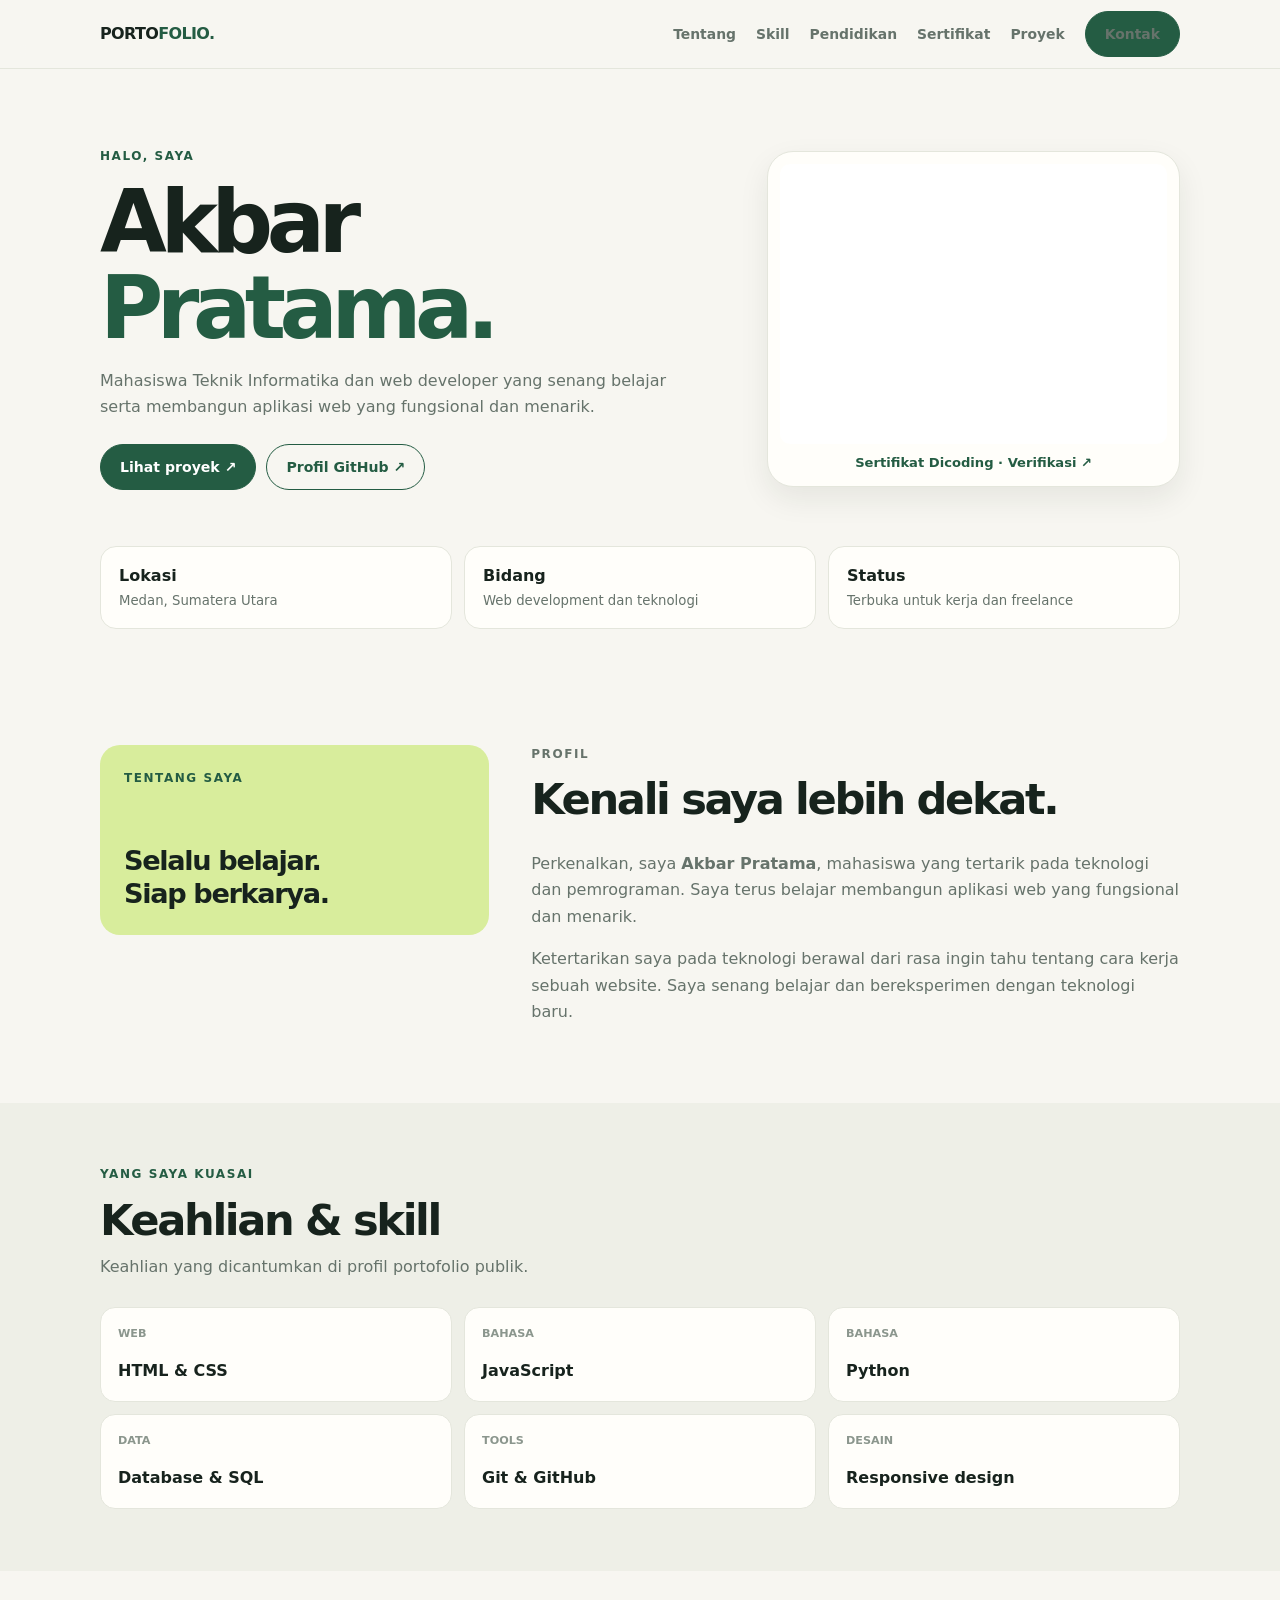
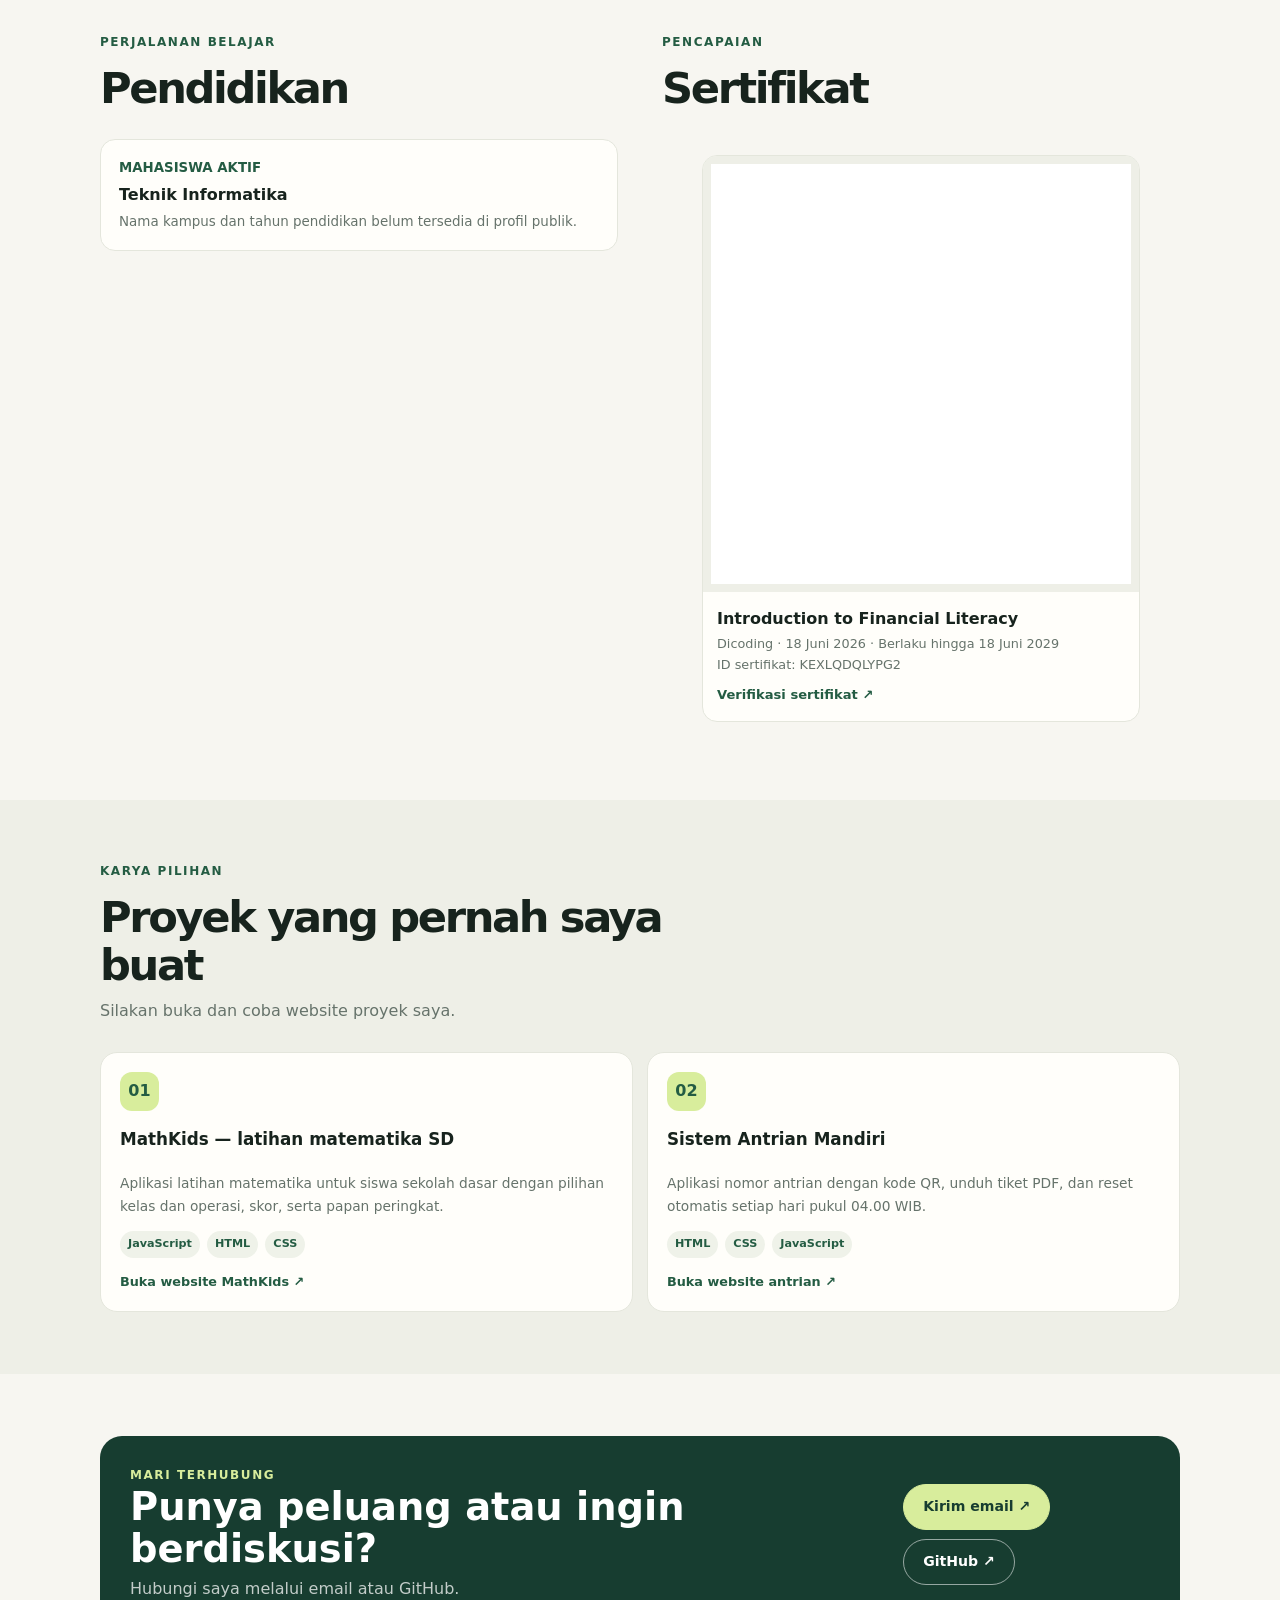
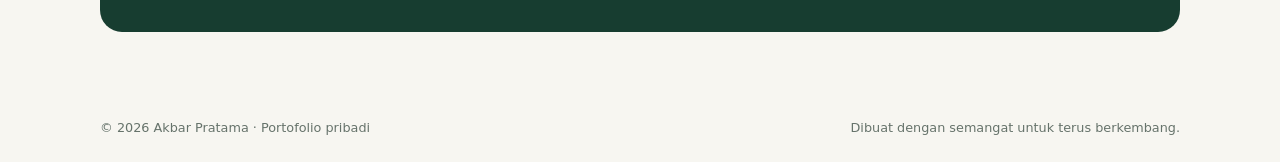
==== commit 0d96d4cf: "Show certificate preview on portfolio homepage" ====
--- a/site/index.html
+++ b/site/index.html
@@ -7,21 +7,21 @@
   <meta name="theme-color" content="#173d30">
   <title>Akbar Pratama — Portofolio</title>
   <style>
-    :root{--ink:#17231d;--muted:#66736b;--green:#245c43;--deep:#173d30;--lime:#d8ed9c;--paper:#f7f6f1;--white:#fffefa;--line:#e4e6dc}*{box-sizing:border-box}html{scroll-behavior:smooth;scroll-padding-top:82px}body{margin:0;background:var(--paper);color:var(--ink);font:16px/1.65 Inter,system-ui,-apple-system,"Segoe UI",sans-serif}a{color:inherit;text-decoration:none}.wrap{width:min(1080px,calc(100% - 40px));margin:auto}.header{position:sticky;top:0;z-index:5;background:#f7f6f1ed;border-bottom:1px solid var(--line);backdrop-filter:blur(12px)}nav{min-height:68px;display:flex;align-items:center;justify-content:space-between;gap:20px}.brand{font-weight:850;letter-spacing:-.04em}.brand span{color:var(--green)}.links{display:flex;gap:20px;align-items:center}.links a{color:var(--muted);font-size:.87rem;font-weight:650}.links a:hover{color:var(--green)}.pill{display:inline-flex;align-items:center;justify-content:center;min-height:46px;padding:0 19px;border:1px solid var(--green);border-radius:99px;background:var(--green);color:white;font-size:.88rem;font-weight:750}.pill.light{background:transparent;color:var(--green)}.pill:hover{background:var(--deep);color:white}.hero{padding:78px 0 56px;display:grid;grid-template-columns:1.2fr .8fr;gap:48px;align-items:center}.label{margin:0 0 12px;color:var(--green);font-size:.75rem;font-weight:850;letter-spacing:.13em;text-transform:uppercase}.hero h1{margin:0 0 16px;font-size:clamp(3rem,7vw,5.4rem);line-height:1;letter-spacing:-.075em}.hero h1 span{color:var(--green)}.hero p:not(.label){max-width:590px;color:var(--muted)}.actions{display:flex;flex-wrap:wrap;gap:10px;margin-top:24px}.avatar{min-height:315px;display:grid;place-items:center;position:relative;overflow:hidden;border-radius:26px;background:var(--green)}.initials{width:152px;height:152px;display:grid;place-items:center;border-radius:50%;background:var(--lime);color:var(--deep);font-size:3.6rem;font-weight:900;letter-spacing:-.08em}.avatar small{position:absolute;bottom:15px;color:#ffffffc9}.facts{display:grid;grid-template-columns:repeat(3,1fr);gap:12px;padding-bottom:54px}.fact,.card{border:1px solid var(--line);border-radius:16px;background:var(--white)}.fact{padding:16px 18px}.fact strong,.fact span{display:block}.fact span{color:var(--muted);font-size:.83rem}.section{padding:62px 0}.tint{background:#eeefe7}.heading{max-width:610px;margin-bottom:27px}.heading h2{margin:0 0 9px;font-size:clamp(2rem,4vw,2.7rem);line-height:1.1;letter-spacing:-.055em}.heading p:last-child{margin:0;color:var(--muted)}.about{display:grid;grid-template-columns:.75fr 1.25fr;gap:42px;align-items:start}.stamp{min-height:190px;display:flex;flex-direction:column;justify-content:space-between;padding:24px;border-radius:20px;background:var(--lime)}.stamp strong{max-width:260px;font-size:1.7rem;line-height:1.2;letter-spacing:-.05em}.copy p{color:var(--muted)}.skills{display:grid;grid-template-columns:repeat(3,1fr);gap:12px}.skill{min-height:95px;display:flex;flex-direction:column;justify-content:space-between;padding:17px;border:1px solid var(--line);border-radius:15px;background:var(--white)}.skill span{color:#8b968d;font-size:.7rem;font-weight:800}.columns{display:grid;grid-template-columns:1fr 1fr;gap:44px}.entry{padding:17px 18px;border:1px solid var(--line);border-radius:15px;background:var(--white)}.entry small{display:block;margin-bottom:3px;color:var(--green);font-weight:800}.entry p{margin:2px 0 0;color:var(--muted);font-size:.84rem}.certs{display:grid;gap:12px}.cert{overflow:hidden;border:1px solid var(--line);border-radius:15px;background:var(--white)}.cert-frame{position:relative;min-height:240px;padding:8px;background:#eeefe7}.cert-frame iframe{display:block;width:100%;height:420px;border:0;background:white}.cert figcaption{padding:14px}.cert figcaption strong,.cert figcaption span{display:block}.cert figcaption span{color:var(--muted);font-size:.8rem}.cert .verify{display:inline-block;margin-top:9px;color:var(--green);font-size:.82rem;font-weight:750}.cert .verify:hover{text-decoration:underline;text-underline-offset:3px}.projects{display:grid;grid-template-columns:repeat(auto-fit,minmax(280px,1fr));gap:14px}.project{display:flex;min-height:235px;flex-direction:column;padding:19px;border:1px solid var(--line);border-radius:17px;background:var(--white)}.project h3{margin:15px 0 5px;font-size:1.05rem}.project p{color:var(--muted);font-size:.86rem}.icon{width:39px;height:39px;display:grid;place-items:center;border-radius:12px;background:var(--lime);color:var(--green);font-weight:850}.tags,.project-links{display:flex;flex-wrap:wrap;gap:7px}.tags{margin-top:auto}.tag{padding:4px 8px;border-radius:99px;background:#eff2e9;color:var(--green);font-size:.7rem;font-weight:700}.project-links{margin-top:13px;gap:12px}.project-links a{color:var(--green);font-size:.8rem;font-weight:750}.project-links a:hover{text-decoration:underline;text-underline-offset:3px}.contact{display:flex;align-items:center;justify-content:space-between;gap:22px;padding:30px;border-radius:22px;background:var(--deep);color:white}.contact h2{margin:0 0 6px;font-size:clamp(1.7rem,4vw,2.4rem);line-height:1.1}.contact p{margin:0;color:#ffffffbd}.contact .label{color:var(--lime)}.contact .pill:first-child{border-color:var(--lime);background:var(--lime);color:var(--deep)}.contact .pill.light{border-color:#ffffff8c;color:white}.contact-links{display:flex;flex-wrap:wrap;gap:9px}footer{padding:23px 0;color:var(--muted);font-size:.8rem}footer .wrap{display:flex;justify-content:space-between;gap:12px}@media(max-width:700px){.hero{grid-template-columns:1fr;gap:22px;padding:50px 0 35px}.avatar{min-height:220px}.facts{grid-template-columns:1fr;gap:8px;padding-bottom:30px}.about,.columns{grid-template-columns:1fr;gap:20px}.stamp{min-height:145px}.skills{grid-template-columns:1fr 1fr}.section{padding:46px 0}.contact{align-items:flex-start;flex-direction:column;padding:24px 20px}.links{gap:10px}.links a:not(.nav-contact){display:none}.cert-frame iframe{height:320px}footer .wrap{flex-direction:column}}@media(prefers-reduced-motion:reduce){html{scroll-behavior:auto}}
+    :root{--ink:#17231d;--muted:#66736b;--green:#245c43;--deep:#173d30;--lime:#d8ed9c;--paper:#f7f6f1;--white:#fffefa;--line:#e4e6dc}*{box-sizing:border-box}html{scroll-behavior:smooth;scroll-padding-top:82px}body{margin:0;background:var(--paper);color:var(--ink);font:16px/1.65 Inter,system-ui,-apple-system,"Segoe UI",sans-serif}a{color:inherit;text-decoration:none}.wrap{width:min(1080px,calc(100% - 40px));margin:auto}.header{position:sticky;top:0;z-index:5;background:#f7f6f1ed;border-bottom:1px solid var(--line);backdrop-filter:blur(12px)}nav{min-height:68px;display:flex;align-items:center;justify-content:space-between;gap:20px}.brand{font-weight:850;letter-spacing:-.04em}.brand span{color:var(--green)}.links{display:flex;gap:20px;align-items:center}.links a{color:var(--muted);font-size:.87rem;font-weight:650}.links a:hover{color:var(--green)}.pill{display:inline-flex;align-items:center;justify-content:center;min-height:46px;padding:0 19px;border:1px solid var(--green);border-radius:99px;background:var(--green);color:white;font-size:.88rem;font-weight:750}.pill.light{background:transparent;color:var(--green)}.pill:hover{background:var(--deep);color:white}.hero{padding:78px 0 56px;display:grid;grid-template-columns:1.2fr .8fr;gap:48px;align-items:center}.label{margin:0 0 12px;color:var(--green);font-size:.75rem;font-weight:850;letter-spacing:.13em;text-transform:uppercase}.hero h1{margin:0 0 16px;font-size:clamp(3rem,7vw,5.4rem);line-height:1;letter-spacing:-.075em}.hero h1 span{color:var(--green)}.hero p:not(.label){max-width:590px;color:var(--muted)}.actions{display:flex;flex-wrap:wrap;gap:10px;margin-top:24px}.avatar{min-height:315px;display:grid;place-items:center;position:relative;overflow:hidden;border-radius:26px;background:var(--green)}.initials{width:152px;height:152px;display:grid;place-items:center;border-radius:50%;background:var(--lime);color:var(--deep);font-size:3.6rem;font-weight:900;letter-spacing:-.08em}.avatar small{position:absolute;bottom:15px;color:#ffffffc9}.avatar.cert-hero{min-height:0;display:flex;flex-direction:column;justify-content:center;gap:8px;padding:12px;border:1px solid var(--line);background:var(--white);box-shadow:0 12px 30px rgba(23,35,29,.08)}.avatar.cert-hero iframe{display:block;width:100%;height:280px;border:0;border-radius:10px;background:white}.avatar.cert-hero a{color:var(--green);font-size:.82rem;font-weight:750;text-align:center}.facts{display:grid;grid-template-columns:repeat(3,1fr);gap:12px;padding-bottom:54px}.fact,.card{border:1px solid var(--line);border-radius:16px;background:var(--white)}.fact{padding:16px 18px}.fact strong,.fact span{display:block}.fact span{color:var(--muted);font-size:.83rem}.section{padding:62px 0}.tint{background:#eeefe7}.heading{max-width:610px;margin-bottom:27px}.heading h2{margin:0 0 9px;font-size:clamp(2rem,4vw,2.7rem);line-height:1.1;letter-spacing:-.055em}.heading p:last-child{margin:0;color:var(--muted)}.about{display:grid;grid-template-columns:.75fr 1.25fr;gap:42px;align-items:start}.stamp{min-height:190px;display:flex;flex-direction:column;justify-content:space-between;padding:24px;border-radius:20px;background:var(--lime)}.stamp strong{max-width:260px;font-size:1.7rem;line-height:1.2;letter-spacing:-.05em}.copy p{color:var(--muted)}.skills{display:grid;grid-template-columns:repeat(3,1fr);gap:12px}.skill{min-height:95px;display:flex;flex-direction:column;justify-content:space-between;padding:17px;border:1px solid var(--line);border-radius:15px;background:var(--white)}.skill span{color:#8b968d;font-size:.7rem;font-weight:800}.columns{display:grid;grid-template-columns:1fr 1fr;gap:44px}.entry{padding:17px 18px;border:1px solid var(--line);border-radius:15px;background:var(--white)}.entry small{display:block;margin-bottom:3px;color:var(--green);font-weight:800}.entry p{margin:2px 0 0;color:var(--muted);font-size:.84rem}.certs{display:grid;gap:12px}.cert{overflow:hidden;border:1px solid var(--line);border-radius:15px;background:var(--white)}.cert-frame{position:relative;min-height:240px;padding:8px;background:#eeefe7}.cert-frame iframe{display:block;width:100%;height:420px;border:0;background:white}.cert figcaption{padding:14px}.cert figcaption strong,.cert figcaption span{display:block}.cert figcaption span{color:var(--muted);font-size:.8rem}.cert .verify{display:inline-block;margin-top:9px;color:var(--green);font-size:.82rem;font-weight:750}.cert .verify:hover{text-decoration:underline;text-underline-offset:3px}.projects{display:grid;grid-template-columns:repeat(auto-fit,minmax(280px,1fr));gap:14px}.project{display:flex;min-height:235px;flex-direction:column;padding:19px;border:1px solid var(--line);border-radius:17px;background:var(--white)}.project h3{margin:15px 0 5px;font-size:1.05rem}.project p{color:var(--muted);font-size:.86rem}.icon{width:39px;height:39px;display:grid;place-items:center;border-radius:12px;background:var(--lime);color:var(--green);font-weight:850}.tags,.project-links{display:flex;flex-wrap:wrap;gap:7px}.tags{margin-top:auto}.tag{padding:4px 8px;border-radius:99px;background:#eff2e9;color:var(--green);font-size:.7rem;font-weight:700}.project-links{margin-top:13px;gap:12px}.project-links a{color:var(--green);font-size:.8rem;font-weight:750}.project-links a:hover{text-decoration:underline;text-underline-offset:3px}.contact{display:flex;align-items:center;justify-content:space-between;gap:22px;padding:30px;border-radius:22px;background:var(--deep);color:white}.contact h2{margin:0 0 6px;font-size:clamp(1.7rem,4vw,2.4rem);line-height:1.1}.contact p{margin:0;color:#ffffffbd}.contact .label{color:var(--lime)}.contact .pill:first-child{border-color:var(--lime);background:var(--lime);color:var(--deep)}.contact .pill.light{border-color:#ffffff8c;color:white}.contact-links{display:flex;flex-wrap:wrap;gap:9px}footer{padding:23px 0;color:var(--muted);font-size:.8rem}footer .wrap{display:flex;justify-content:space-between;gap:12px}@media(max-width:700px){.hero{grid-template-columns:1fr;gap:22px;padding:50px 0 35px}.avatar{min-height:220px}.avatar.cert-hero{min-height:0}.avatar.cert-hero iframe{height:240px}.facts{grid-template-columns:1fr;gap:8px;padding-bottom:30px}.about,.columns{grid-template-columns:1fr;gap:20px}.stamp{min-height:145px}.skills{grid-template-columns:1fr 1fr}.section{padding:46px 0}.contact{align-items:flex-start;flex-direction:column;padding:24px 20px}.links{gap:10px}.links a:not(.nav-contact){display:none}.cert-frame iframe{height:320px}footer .wrap{flex-direction:column}}@media(prefers-reduced-motion:reduce){html{scroll-behavior:auto}}
   </style>
 </head>
 <body>
   <header class="header"><nav class="wrap" aria-label="Navigasi utama"><a class="brand" href="#beranda">PORTO<span>FOLIO.</span></a><div class="links"><a href="#tentang">Tentang</a><a href="#keahlian">Skill</a><a href="#pendidikan">Pendidikan</a><a href="#sertifikat">Sertifikat</a><a href="#proyek">Proyek</a><a class="pill nav-contact" href="#kontak">Kontak</a></div></nav></header>
   <main>
-    <section class="hero wrap" id="beranda"><div><p class="label">Halo, saya</p><h1>Akbar <span>Pratama.</span></h1><p>Mahasiswa Teknik Informatika dan web developer yang senang belajar serta membangun aplikasi web yang fungsional dan menarik.</p><div class="actions"><a class="pill" href="#proyek">Lihat proyek ↗</a><a class="pill light" href="https://github.com/ap0700698-star" target="_blank" rel="noopener noreferrer">Profil GitHub ↗</a></div></div><div class="avatar" aria-label="Foto profil Akbar Pratama"><div class="initials">AP</div><small>Foto profil belum ditambahkan</small></div></section>
+    <section class="hero wrap" id="beranda"><div><p class="label">Halo, saya</p><h1>Akbar <span>Pratama.</span></h1><p>Mahasiswa Teknik Informatika dan web developer yang senang belajar serta membangun aplikasi web yang fungsional dan menarik.</p><div class="actions"><a class="pill" href="#proyek">Lihat proyek ↗</a><a class="pill light" href="https://github.com/ap0700698-star" target="_blank" rel="noopener noreferrer">Profil GitHub ↗</a></div></div><div class="avatar cert-hero" aria-label="Pratinjau sertifikat Dicoding Akbar Pratama"><iframe src="https://docs.google.com/gview?embedded=1&amp;url=https%3A%2F%2Fwww.dicoding.com%2Fdicodingassets%2Fcoursecertificate%2F3ea10cfce4d4e21dbaf36023a982a1a741d7275d%2Fview" title="Sertifikat Dicoding Introduction to Financial Literacy milik Akbar Pratama" loading="eager"></iframe><a href="https://www.dicoding.com/certificates/KEXLQDQLYPG2" target="_blank" rel="noopener noreferrer">Sertifikat Dicoding · Verifikasi ↗</a></div></section>
     <div class="facts wrap"><div class="fact"><strong>Lokasi</strong><span>Medan, Sumatera Utara</span></div><div class="fact"><strong>Bidang</strong><span>Web development dan teknologi</span></div><div class="fact"><strong>Status</strong><span>Terbuka untuk kerja dan freelance</span></div></div>
     <section class="section wrap" id="tentang"><div class="about"><div class="stamp"><span class="label">Tentang saya</span><strong>Selalu belajar. Siap berkarya.</strong></div><div class="copy"><p class="label">Profil</p><div class="heading"><h2>Kenali saya lebih dekat.</h2></div><p>Perkenalkan, saya <strong>Akbar Pratama</strong>, mahasiswa yang tertarik pada teknologi dan pemrograman. Saya terus belajar membangun aplikasi web yang fungsional dan menarik.</p><p>Ketertarikan saya pada teknologi berawal dari rasa ingin tahu tentang cara kerja sebuah website. Saya senang belajar dan bereksperimen dengan teknologi baru.</p></div></div></section>
     <section class="section tint" id="keahlian"><div class="wrap"><div class="heading"><p class="label">Yang saya kuasai</p><h2>Keahlian &amp; skill</h2><p>Keahlian yang dicantumkan di profil portofolio publik.</p></div><div class="skills"><div class="skill"><span>WEB</span><strong>HTML &amp; CSS</strong></div><div class="skill"><span>BAHASA</span><strong>JavaScript</strong></div><div class="skill"><span>BAHASA</span><strong>Python</strong></div><div class="skill"><span>DATA</span><strong>Database &amp; SQL</strong></div><div class="skill"><span>TOOLS</span><strong>Git &amp; GitHub</strong></div><div class="skill"><span>DESAIN</span><strong>Responsive design</strong></div></div></div></section>
-    <section class="section wrap" id="pendidikan"><div class="columns"><div><div class="heading"><p class="label">Perjalanan belajar</p><h2>Pendidikan</h2></div><article class="entry"><small>MAHASISWA AKTIF</small><strong>Teknik Informatika</strong><p>Nama kampus dan tahun pendidikan belum tersedia di profil publik.</p></article></div><div><div class="heading"><p class="label">Pencapaian</p><h2 id="sertifikat">Sertifikat</h2></div><div class="certs"><figure class="cert"><div class="cert-frame"><iframe src="https://www.dicoding.com/dicodingassets/coursecertificate/3ea10cfce4d4e21dbaf36023a982a1a741d7275d/view" title="Sertifikat Dicoding Introduction to Financial Literacy milik Akbar Pratama" loading="lazy"></iframe></div><figcaption><strong>Introduction to Financial Literacy</strong><span>Dicoding · 18 Juni 2026 · Berlaku hingga 18 Juni 2029</span><span>ID sertifikat: KEXLQDQLYPG2</span><a class="verify" href="https://www.dicoding.com/certificates/KEXLQDQLYPG2" target="_blank" rel="noopener noreferrer">Verifikasi sertifikat ↗</a></figcaption></figure></div></div></div></section>
+    <section class="section wrap" id="pendidikan"><div class="columns"><div><div class="heading"><p class="label">Perjalanan belajar</p><h2>Pendidikan</h2></div><article class="entry"><small>MAHASISWA AKTIF</small><strong>Teknik Informatika</strong><p>Nama kampus dan tahun pendidikan belum tersedia di profil publik.</p></article></div><div><div class="heading"><p class="label">Pencapaian</p><h2 id="sertifikat">Sertifikat</h2></div><div class="certs"><figure class="cert"><div class="cert-frame"><iframe src="https://docs.google.com/gview?embedded=1&amp;url=https%3A%2F%2Fwww.dicoding.com%2Fdicodingassets%2Fcoursecertificate%2F3ea10cfce4d4e21dbaf36023a982a1a741d7275d%2Fview" title="Sertifikat Dicoding Introduction to Financial Literacy milik Akbar Pratama" loading="lazy"></iframe></div><figcaption><strong>Introduction to Financial Literacy</strong><span>Dicoding · 18 Juni 2026 · Berlaku hingga 18 Juni 2029</span><span>ID sertifikat: KEXLQDQLYPG2</span><a class="verify" href="https://www.dicoding.com/certificates/KEXLQDQLYPG2" target="_blank" rel="noopener noreferrer">Verifikasi sertifikat ↗</a></figcaption></figure></div></div></div></section>
     <section class="section tint" id="proyek"><div class="wrap"><div class="heading"><p class="label">Karya pilihan</p><h2>Proyek yang pernah saya buat</h2><p>Silakan buka dan coba website proyek saya.</p></div><div class="projects"><article class="project"><div class="icon">01</div><h3>MathKids — latihan matematika SD</h3><p>Aplikasi latihan matematika untuk siswa sekolah dasar dengan pilihan kelas dan operasi, skor, serta papan peringkat.</p><div class="tags"><span class="tag">JavaScript</span><span class="tag">HTML</span><span class="tag">CSS</span></div><div class="project-links"><a href="https://ap0700698-star.github.io/matematika_sederhana/" target="_blank" rel="noopener noreferrer">Buka website MathKids ↗</a></div></article><article class="project"><div class="icon">02</div><h3>Sistem Antrian Mandiri</h3><p>Aplikasi nomor antrian dengan kode QR, unduh tiket PDF, dan reset otomatis setiap hari pukul 04.00 WIB.</p><div class="tags"><span class="tag">HTML</span><span class="tag">CSS</span><span class="tag">JavaScript</span></div><div class="project-links"><a href="https://ap0700698-star.github.io/antrian/" target="_blank" rel="noopener noreferrer">Buka website antrian ↗</a></div></article></div></div></section>
     <section class="section wrap" id="kontak"><div class="contact"><div><p class="label">Mari terhubung</p><h2>Punya peluang atau ingin berdiskusi?</h2><p>Hubungi saya melalui email atau GitHub.</p></div><div class="contact-links"><a class="pill" href="mailto:ap0700698@gmail.com">Kirim email ↗</a><a class="pill light" href="https://github.com/ap0700698-star" target="_blank" rel="noopener noreferrer">GitHub ↗</a></div></div></section>
   </main>
   <footer><div class="wrap"><span>© <span id="year">2026</span> Akbar Pratama · Portofolio pribadi</span><span>Dibuat dengan semangat untuk terus berkembang.</span></div></footer>
   <script>document.getElementById('year').textContent=new Date().getFullYear()</script>
 </body>
-</html>
+</html>
